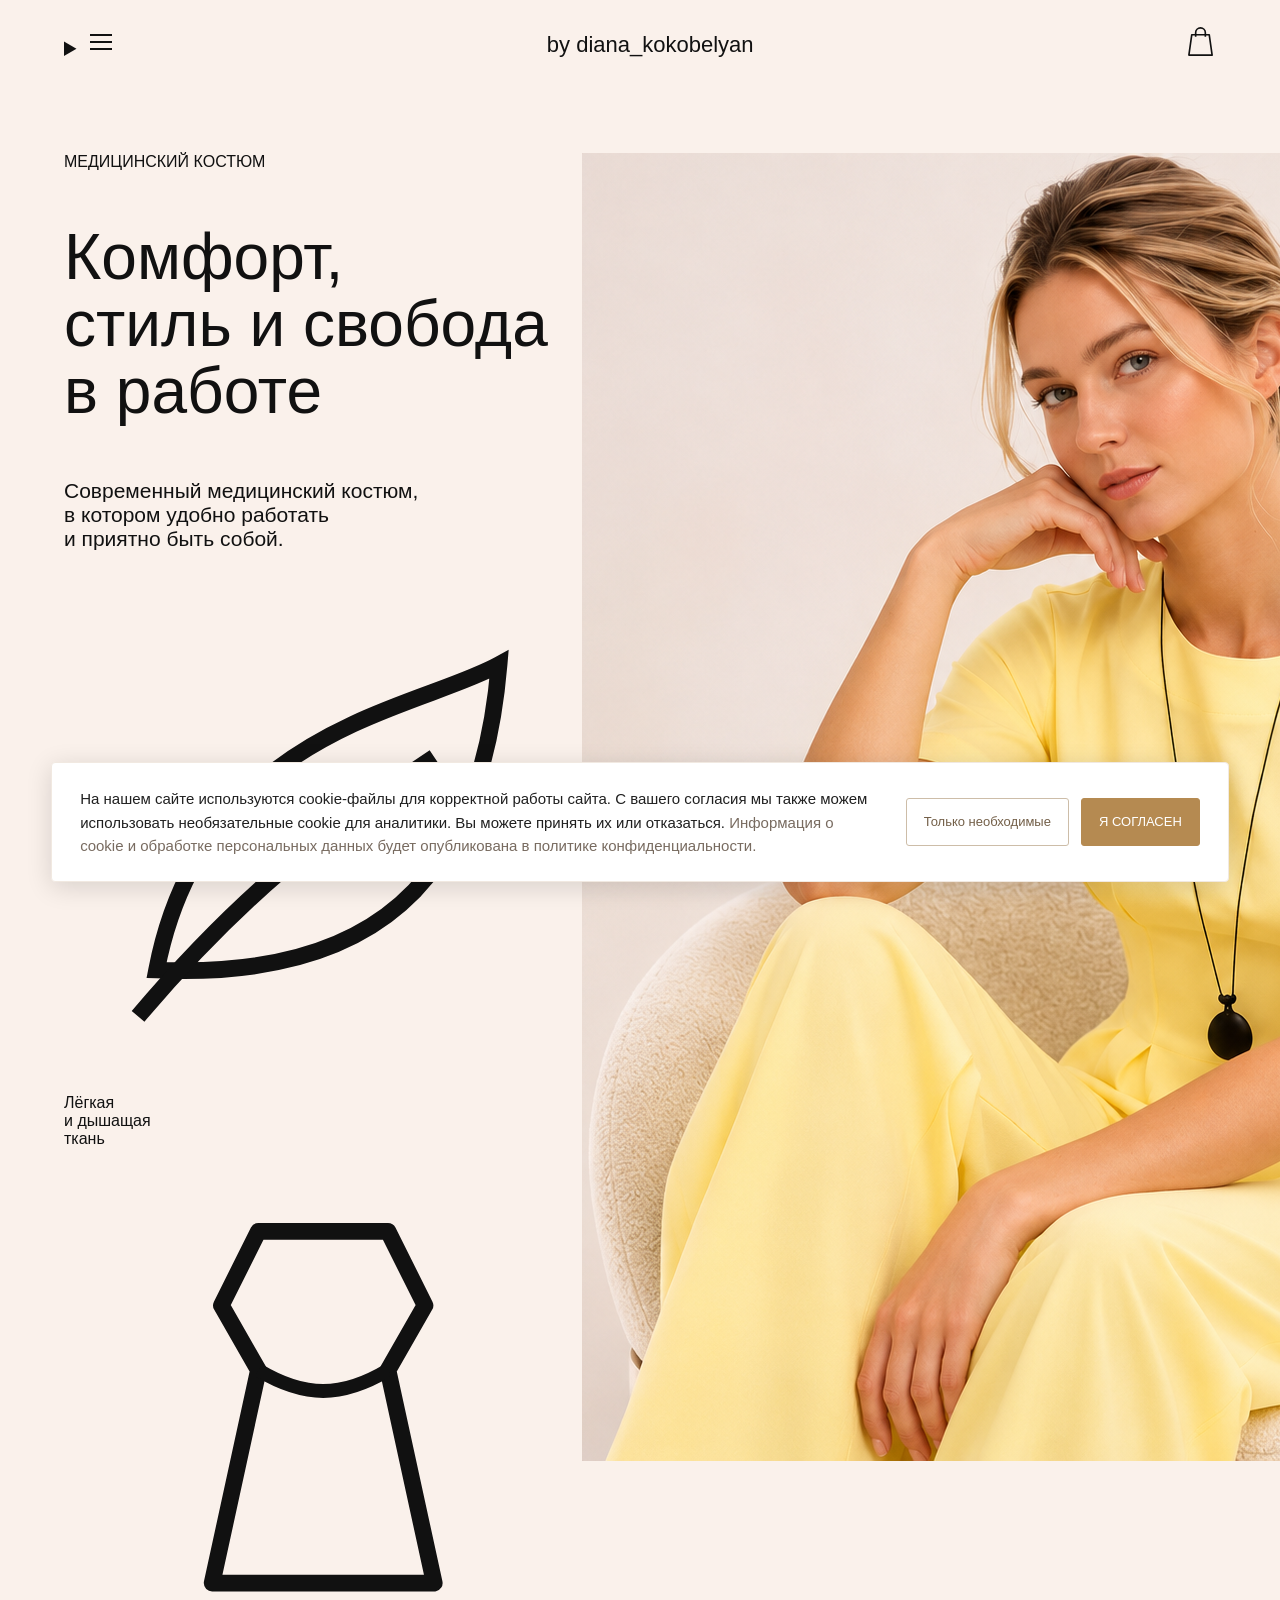
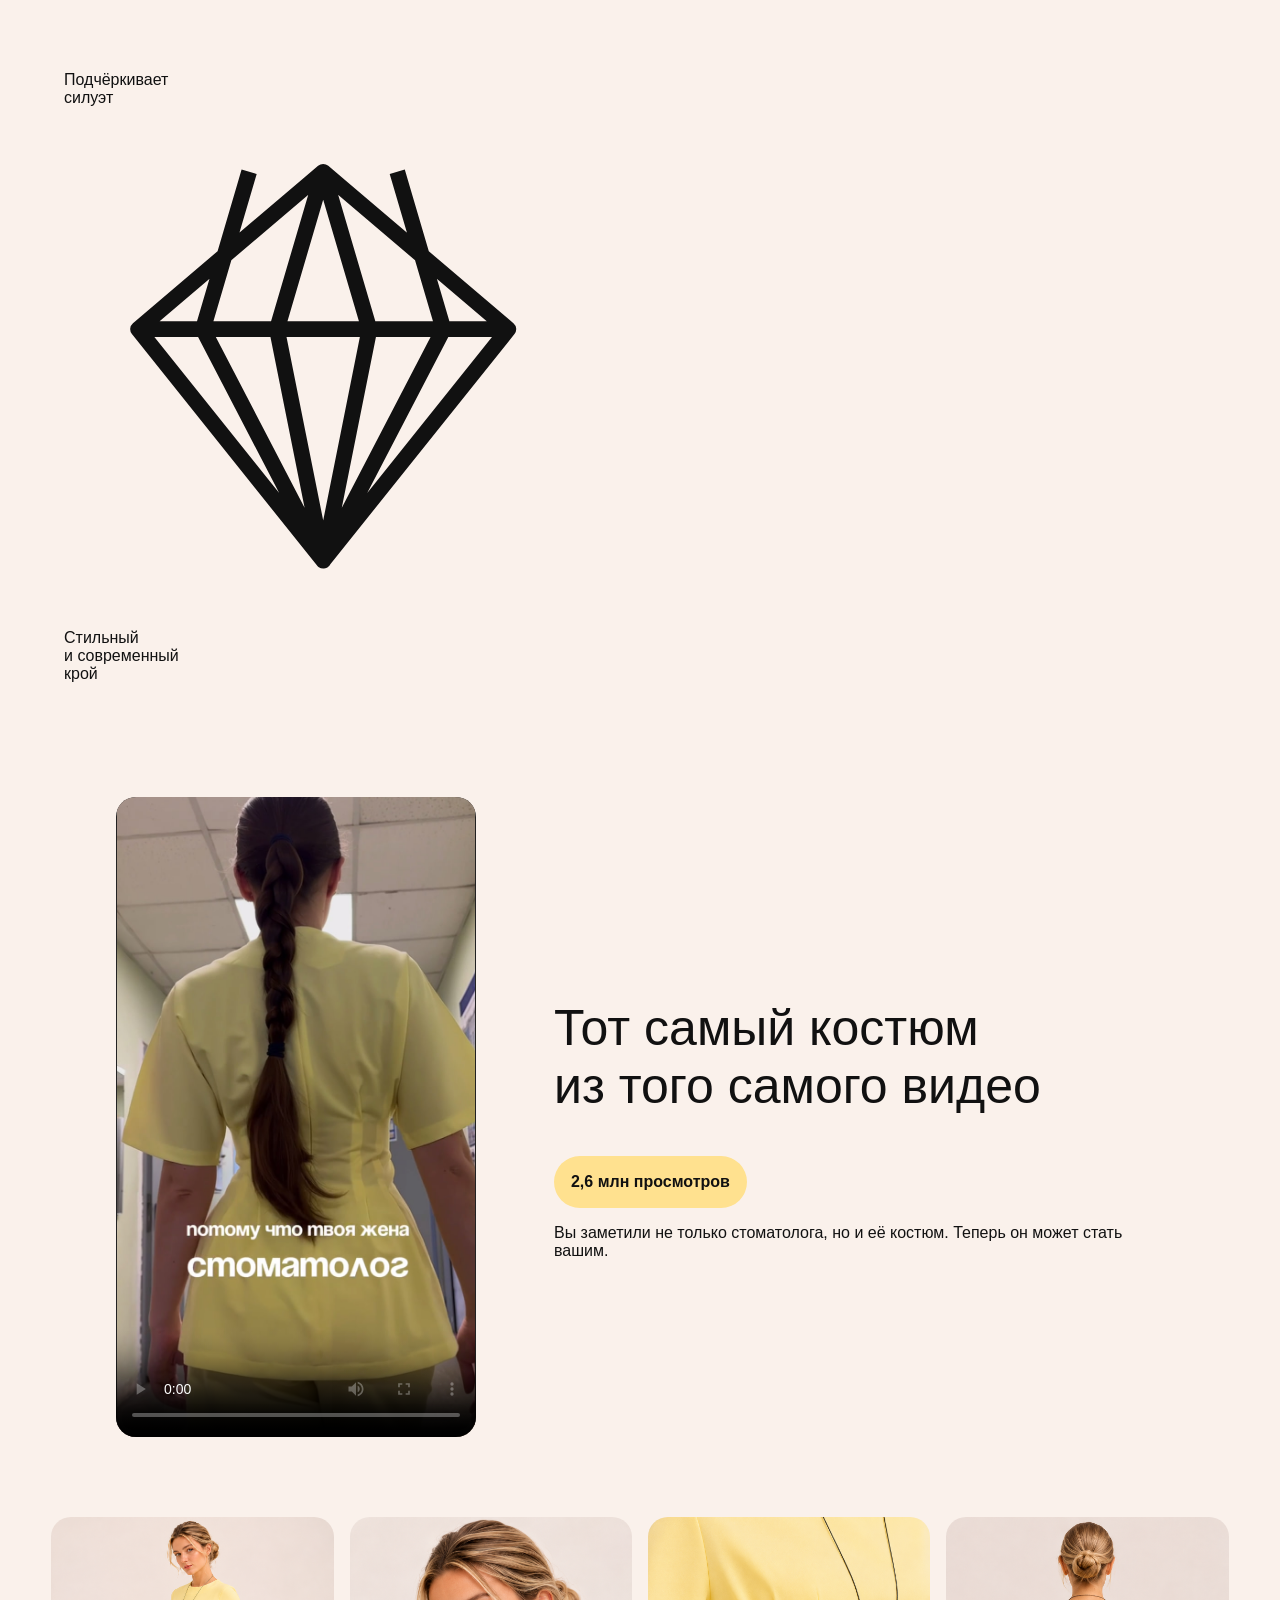
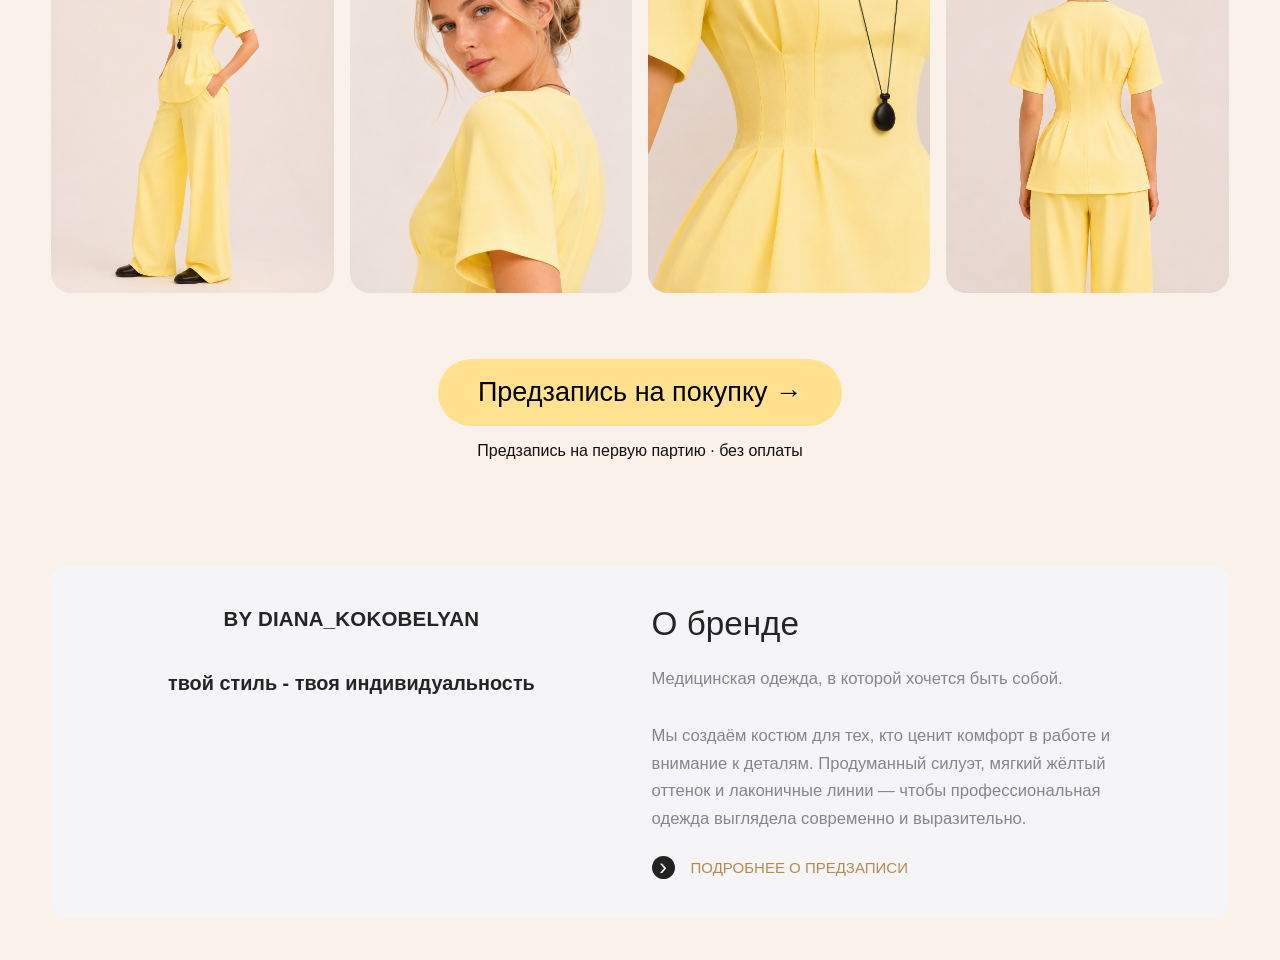
==== index.html @ 8c20df72 "Recreate reference hero with centered branding and illustrated benefits" ====
<!doctype html><html lang="ru"><head><meta charset="utf-8"><meta name="viewport" content="width=device-width, initial-scale=1"><title>Медицинский костюм — by diana_kokobelyan</title><link rel="preconnect" href="https://fonts.googleapis.com"><link rel="preconnect" href="https://fonts.gstatic.com" crossorigin><link href="https://fonts.googleapis.com/css2?family=Montserrat:wght@400;500;600;700&display=swap" rel="stylesheet"><link rel="stylesheet" href="style.css?v=hero-20261125"></head><body><header class="site-header"><details class="site-menu"><summary aria-label="Открыть меню"><svg viewBox="0 0 28 28" width="28" height="28" aria-hidden="true"><path d="M3 7h22M3 14h22M3 21h22" stroke="currentColor" stroke-width="1.8" fill="none"/></svg></summary><nav aria-label="Разделы сайта"><a href="#story">История костюма</a><a href="#looks">Галерея</a><a href="#about">О бренде</a><a href="#order">Предзапись</a></nav></details><a class="site-logo" href="#top">by diana_kokobelyan</a><a class="site-bag" href="#order" aria-label="Перейти к предзаписи"><svg viewBox="0 0 32 36" width="31" height="35" aria-hidden="true"><path d="M7 11h18l3 21H4L7 11Z" stroke="currentColor" stroke-width="1.7" fill="none" stroke-linejoin="round"/><path d="M11 13V9a5 5 0 0 1 10 0v4" stroke="currentColor" stroke-width="1.7" fill="none"/></svg></a></header><main id="top"><section class="hero" aria-labelledby="hero-title"><div class="hero-copy"><div class="hero-eyebrow">МЕДИЦИНСКИЙ КОСТЮМ</div><span class="hero-rule" aria-hidden="true"></span><h1 id="hero-title">Комфорт,<br>стиль и свобода<br>в работе</h1><span class="hero-rule hero-rule--bottom" aria-hidden="true"></span><p>Современный медицинский костюм,<br>в котором удобно работать<br>и приятно быть собой.</p><div class="hero-benefits"><div class="hero-benefit"><span class="hero-benefit__icon"><svg viewBox="0 0 56 56" aria-hidden="true"><path d="M10 43C15 17 38 15 47 10c-2 24-14 34-37 33Z" fill="none" stroke="currentColor" stroke-width="1.8"/><path d="M8 48c11-13 20-20 32-28" fill="none" stroke="currentColor" stroke-width="1.8"/></svg></span><span>Лёгкая<br>и дышащая<br>ткань</span></div><div class="hero-benefit"><span class="hero-benefit__icon"><svg viewBox="0 0 56 56" aria-hidden="true"><path d="M21 9h14l4 8-4 7 5 23H16l5-23-4-7 4-8Z" fill="none" stroke="currentColor" stroke-width="1.8" stroke-linejoin="round"/><path d="M21 24c5 3 9 3 14 0" fill="none" stroke="currentColor" stroke-width="1.5"/></svg></span><span>Подчёркивает<br>силуэт</span></div><div class="hero-benefit"><span class="hero-benefit__icon"><svg viewBox="0 0 56 56" aria-hidden="true"><path d="m28 7 20 17-20 25L8 24 28 7ZM8 24h40M20 7l-5 17 13 25 13-25-5-17M28 7l-5 17 5 25 5-25-5-17" fill="none" stroke="currentColor" stroke-width="1.7" stroke-linejoin="round"/></svg></span><span>Стильный<br>и современный<br>крой</span></div></div></div><div class="hero-photo"><img src="assets/hero.jpg?v=93302fce" alt="Модель в жёлтом медицинском костюме сидит в светлом кресле" fetchpriority="high"></div></section><section id="story"><video src="assets/video.mp4" poster="assets/poster.jpg?v=155d0828" controls playsinline preload="metadata"></video><div><h2>Тот самый костюм<br>из того самого видео</h2><strong>2,6 млн просмотров</strong><p>Вы заметили не только стоматолога, но и её костюм. Теперь он может стать вашим.</p></div></section><section class="gallery" id="looks"><img src="assets/look1.jpg?v=66c639a8"><img src="assets/look2.jpg?v=943f519e"><img src="assets/look3.jpg?v=ac76f770"><img src="assets/look4.jpg?v=ca0c8ed4"></section><section id="order"><button id="orderButton">Предзапись на покупку →</button><p>Предзапись на первую партию · без оплаты</p></section><section class="about-brand" id="about" aria-labelledby="about-title"><div class="about-brand__statement"><span class="about-brand__name">BY DIANA_KOKOBELYAN</span><p>твой стиль - твоя индивидуальность</p></div><div class="about-brand__content"><h2 id="about-title">О бренде</h2><p class="about-brand__intro">Медицинская одежда, в которой хочется быть собой.</p><p>Мы создаём костюм для тех, кто ценит комфорт в работе и внимание к деталям. Продуманный силуэт, мягкий жёлтый оттенок и лаконичные линии — чтобы профессиональная одежда выглядела современно и выразительно.</p><a class="about-brand__link" href="#order"><span aria-hidden="true" class="about-brand__arrow">›</span> ПОДРОБНЕЕ О ПРЕДЗАПИСИ</a></div></section></main><dialog id="dialog"><form method="dialog"><button>×</button></form><h2>Будьте в числе первых</h2><p>Оставьте заявку, чтобы узнать о старте продаж.</p><form id="form"><label>Имя<input name="name" required></label><label>Телефон или Telegram<input name="contact" required></label><label>Размер<select name="size"><option>Пока не знаю</option><option>XS</option><option>S</option><option>M</option><option>L</option><option>XL</option></select></label><label class="consent"><input type="checkbox" name="consent" required value="yes"> Согласен(на) на обработку моих контактных данных для связи по предзаписи. Перед запуском необходимо разместить политику обработки персональных данных.</label><button type="submit">Оставить заявку</button><output id="status"></output></form></dialog><aside id="cookieBanner" class="cookie-banner" aria-label="Настройки cookie" hidden><div class="cookie-banner__text">На нашем сайте используются cookie-файлы для корректной работы сайта. С вашего согласия мы также можем использовать необязательные cookie для аналитики. Вы можете принять их или отказаться. <span class="cookie-banner__note">Информация о cookie и обработке персональных данных будет опубликована в политике конфиденциальности.</span></div><div class="cookie-banner__actions"><button id="cookieReject" type="button" class="cookie-banner__reject">Только необходимые</button><button id="cookieAccept" type="button" class="cookie-banner__accept">Я СОГЛАСЕН</button></div></aside><script src="script.js"></script></body></html>
---- style.css ----
*{box-sizing:border-box}body{margin:0;background:#faf1eb;color:#111;font-family:Arial,sans-serif}header{display:flex;justify-content:space-between;align-items:center;padding:24px 5%;font-size:22px}a{text-decoration:none;color:inherit}.hero{min-height:650px;display:grid;grid-template-columns:45% 55%;padding:5%}.hero h1{font-size:clamp(35px,5vw,76px);font-weight:400;line-height:1.05}.hero p{font-size:21px}.hero ul{padding-left:20px;line-height:2}.photo img{width:100%;height:650px;object-fit:cover;border-radius:18px}#story{display:grid;grid-template-columns:minmax(0,36%) minmax(0,1fr);align-items:center;gap:6%;padding:50px 8%}#story video{display:block;width:100%;max-width:360px;aspect-ratio:9/16;height:auto;object-fit:contain;margin:0 auto;border-radius:20px;background:#222}#story h2{font-size:clamp(28px,4vw,50px);font-weight:400}#story strong{display:inline-block;background:#ffe18f;padding:17px;border-radius:30px}.gallery{display:grid;grid-template-columns:repeat(4,1fr);gap:16px;padding:30px 4%}.gallery img{width:100%;aspect-ratio:3/4;object-fit:cover;border-radius:20px}#order{text-align:center;padding:36px 20px 80px}#order button,form button[type=submit]{background:#ffe18f;border:0;border-radius:40px;padding:18px 40px;font-size:27px;cursor:pointer}dialog{border:0;border-radius:20px;max-width:440px;width:90%;padding:30px;background:#fff8f0}dialog::backdrop{background:#0008}dialog form{display:grid;gap:16px}dialog label{display:grid;gap:8px}dialog input,dialog select{padding:12px;border:1px solid #ddd;border-radius:8px}dialog form[method=dialog]{display:block;text-align:right}dialog form[method=dialog] button{border:0;background:none;font-size:22px;cursor:pointer}@media(max-width:740px){.hero,#story{grid-template-columns:1fr}.hero{padding:20px}.photo img{height:auto}#story{padding:25px}#story video{max-width:320px}.gallery{grid-template-columns:repeat(2,1fr)}header{font-size:16px}}
/* Cookie consent banner */
.cookie-banner[hidden]{display:none!important}.cookie-banner{position:fixed;z-index:1000;left:clamp(12px,4vw,64px);right:clamp(12px,4vw,64px);bottom:18px;display:flex;align-items:center;justify-content:space-between;gap:30px;padding:24px 28px;background:#fff;color:#202020;box-shadow:0 5px 26px rgba(0,0,0,.14);border:1px solid #f1e9e1;border-radius:4px;font-size:15px;line-height:1.55}.cookie-banner__text{flex:1;max-width:1000px}.cookie-banner__note{color:#786b60}.cookie-banner__actions{display:flex;align-items:center;gap:12px;flex-shrink:0}.cookie-banner__actions button{font:inherit;font-size:13px;cursor:pointer;padding:13px 17px;border-radius:3px;white-space:nowrap}.cookie-banner__accept{background:#b58a51;color:#fff;border:1px solid #b58a51}.cookie-banner__reject{background:#fff;color:#735f48;border:1px solid #cdbda8}.cookie-banner__actions button:focus-visible{outline:3px solid #59401f;outline-offset:3px}@media(max-width:740px){.cookie-banner{left:12px;right:12px;bottom:12px;display:block;padding:18px;font-size:13px}.cookie-banner__actions{margin-top:14px;flex-wrap:wrap}.cookie-banner__actions button{flex:1;font-size:12px;padding:12px 10px}}

/* Editorial brand introduction */
.about-brand{display:grid;grid-template-columns:1fr 1.12fr;gap:clamp(32px,7vw,110px);align-items:start;background:#f5f4f6;padding:clamp(48px,6vw,100px) clamp(24px,9vw,160px);color:#242424}.about-brand__statement{text-align:center;display:flex;flex-direction:column;align-items:center;gap:clamp(35px,5vw,70px);font-size:clamp(16px,1.55vw,24px);font-weight:800;line-height:1.4}.about-brand__name{font-size:clamp(18px,1.6vw,25px);font-weight:800;letter-spacing:.01em}.about-brand__statement p{margin:0}.about-brand__content h2{font-size:clamp(27px,2.6vw,39px);font-weight:400;margin:0 0 48px}.about-brand__content p{font-size:clamp(16px,1.3vw,21px);line-height:1.65;color:#88858a;margin:0 0 28px}.about-brand__content .about-brand__intro{margin-bottom:30px}.about-brand__link{display:inline-flex;align-items:center;gap:16px;margin-top:22px;font-size:15px;color:#b58a51;text-decoration:none}.about-brand__link:hover{text-decoration:underline}.about-brand__arrow{display:inline-grid;place-items:center;width:23px;height:23px;border-radius:50%;background:#222;color:#fff;font-size:23px;line-height:1}.about-brand__link:focus-visible{outline:2px solid #b58a51;outline-offset:5px}@media(max-width:740px){.about-brand{grid-template-columns:1fr;gap:48px;padding:52px 24px}.about-brand__statement{gap:20px;font-size:17px}.about-brand__content h2{margin-bottom:25px}.about-brand__content p{font-size:16px}}

/* Restore compact rounded brand panel shown in reference */
.about-brand{margin:10px clamp(14px,4vw,54px) 42px;border-radius:15px;padding:clamp(30px,3vw,46px) clamp(24px,6vw,90px);gap:clamp(26px,6vw,90px)}.about-brand__statement{gap:36px}.about-brand__content h2{margin-bottom:22px}.about-brand__content p{margin-bottom:18px}.about-brand__link{margin-top:6px}@media(max-width:740px){.about-brand{margin:10px 14px 32px;padding:32px 22px}.about-brand__statement{gap:22px}}
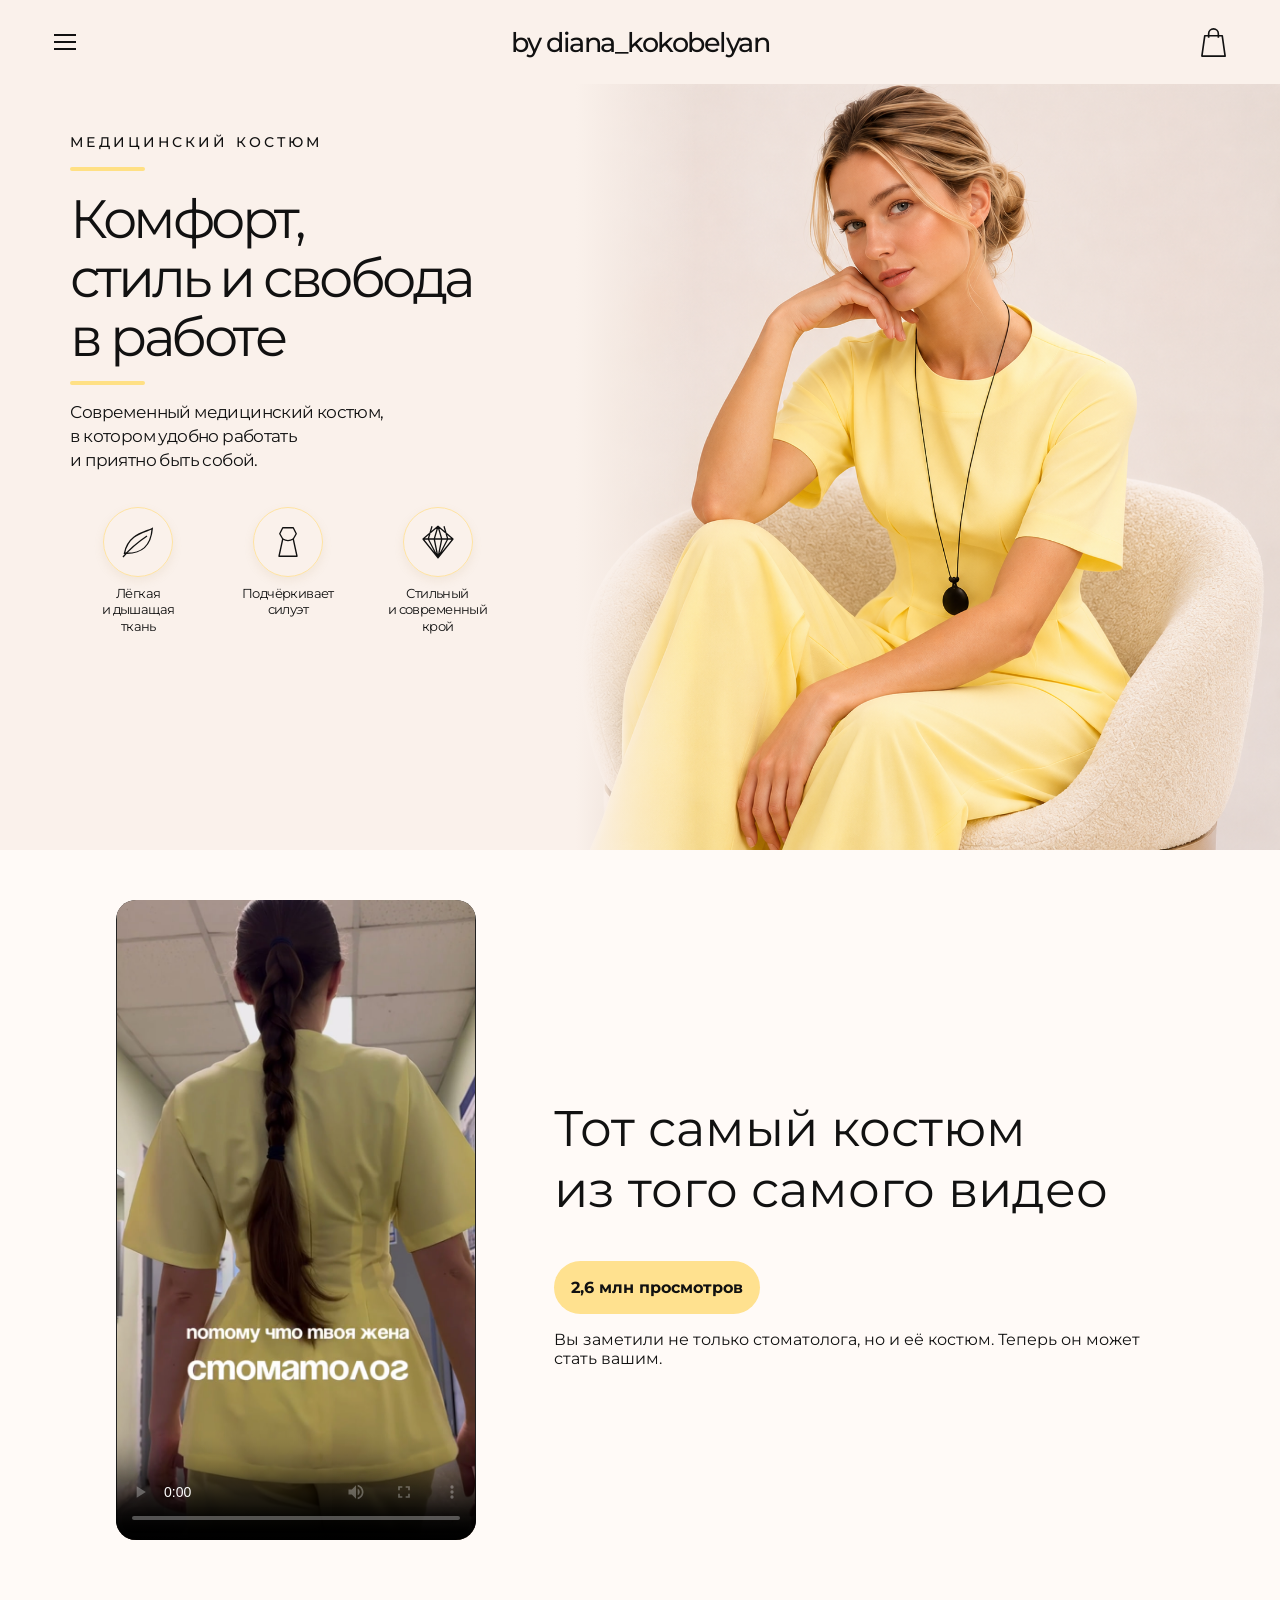
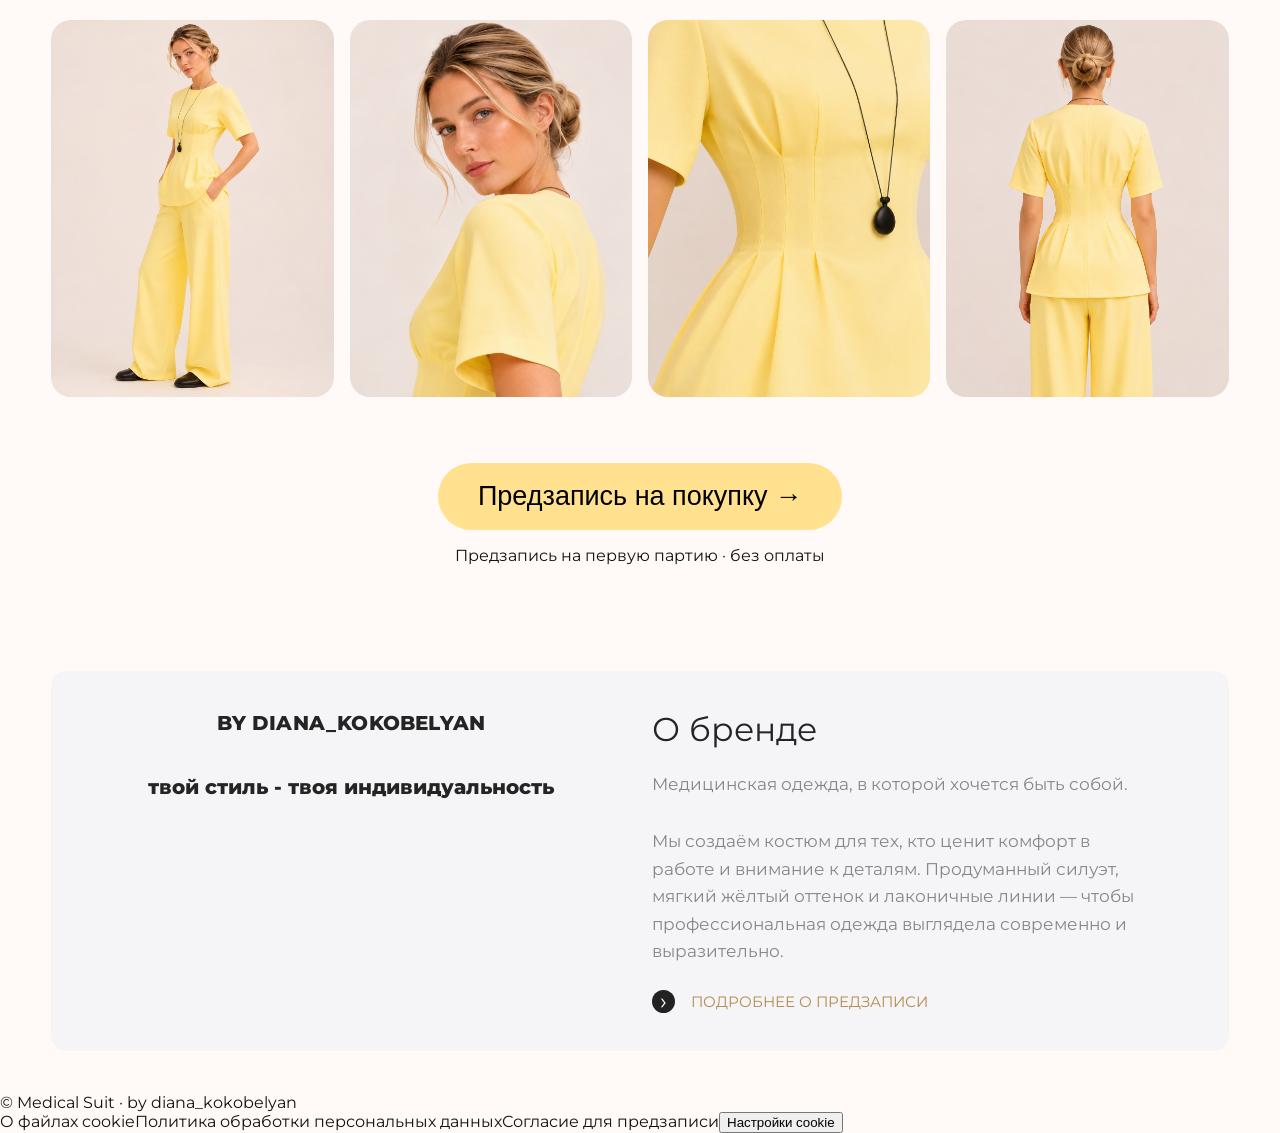
==== commit cd992e9c: "Add clickable privacy and cookie notices and separate consent links" ====
--- a/index.html
+++ b/index.html
@@ -1 +1 @@
-<!doctype html><html lang="ru"><head><meta charset="utf-8"><meta name="viewport" content="width=device-width, initial-scale=1"><title>Медицинский костюм — by diana_kokobelyan</title><link rel="preconnect" href="https://fonts.googleapis.com"><link rel="preconnect" href="https://fonts.gstatic.com" crossorigin><link href="https://fonts.googleapis.com/css2?family=Montserrat:wght@400;500;600;700&display=swap" rel="stylesheet"><link rel="stylesheet" href="style.css?v=hero-20261125"></head><body><header class="site-header"><details class="site-menu"><summary aria-label="Открыть меню"><svg viewBox="0 0 28 28" width="28" height="28" aria-hidden="true"><path d="M3 7h22M3 14h22M3 21h22" stroke="currentColor" stroke-width="1.8" fill="none"/></svg></summary><nav aria-label="Разделы сайта"><a href="#story">История костюма</a><a href="#looks">Галерея</a><a href="#about">О бренде</a><a href="#order">Предзапись</a></nav></details><a class="site-logo" href="#top">by diana_kokobelyan</a><a class="site-bag" href="#order" aria-label="Перейти к предзаписи"><svg viewBox="0 0 32 36" width="31" height="35" aria-hidden="true"><path d="M7 11h18l3 21H4L7 11Z" stroke="currentColor" stroke-width="1.7" fill="none" stroke-linejoin="round"/><path d="M11 13V9a5 5 0 0 1 10 0v4" stroke="currentColor" stroke-width="1.7" fill="none"/></svg></a></header><main id="top"><section class="hero" aria-labelledby="hero-title"><div class="hero-copy"><div class="hero-eyebrow">МЕДИЦИНСКИЙ КОСТЮМ</div><span class="hero-rule" aria-hidden="true"></span><h1 id="hero-title">Комфорт,<br>стиль и свобода<br>в работе</h1><span class="hero-rule hero-rule--bottom" aria-hidden="true"></span><p>Современный медицинский костюм,<br>в котором удобно работать<br>и приятно быть собой.</p><div class="hero-benefits"><div class="hero-benefit"><span class="hero-benefit__icon"><svg viewBox="0 0 56 56" aria-hidden="true"><path d="M10 43C15 17 38 15 47 10c-2 24-14 34-37 33Z" fill="none" stroke="currentColor" stroke-width="1.8"/><path d="M8 48c11-13 20-20 32-28" fill="none" stroke="currentColor" stroke-width="1.8"/></svg></span><span>Лёгкая<br>и дышащая<br>ткань</span></div><div class="hero-benefit"><span class="hero-benefit__icon"><svg viewBox="0 0 56 56" aria-hidden="true"><path d="M21 9h14l4 8-4 7 5 23H16l5-23-4-7 4-8Z" fill="none" stroke="currentColor" stroke-width="1.8" stroke-linejoin="round"/><path d="M21 24c5 3 9 3 14 0" fill="none" stroke="currentColor" stroke-width="1.5"/></svg></span><span>Подчёркивает<br>силуэт</span></div><div class="hero-benefit"><span class="hero-benefit__icon"><svg viewBox="0 0 56 56" aria-hidden="true"><path d="m28 7 20 17-20 25L8 24 28 7ZM8 24h40M20 7l-5 17 13 25 13-25-5-17M28 7l-5 17 5 25 5-25-5-17" fill="none" stroke="currentColor" stroke-width="1.7" stroke-linejoin="round"/></svg></span><span>Стильный<br>и современный<br>крой</span></div></div></div><div class="hero-photo"><img src="assets/hero.jpg?v=93302fce" alt="Модель в жёлтом медицинском костюме сидит в светлом кресле" fetchpriority="high"></div></section><section id="story"><video src="assets/video.mp4" poster="assets/poster.jpg?v=155d0828" controls playsinline preload="metadata"></video><div><h2>Тот самый костюм<br>из того самого видео</h2><strong>2,6 млн просмотров</strong><p>Вы заметили не только стоматолога, но и её костюм. Теперь он может стать вашим.</p></div></section><section class="gallery" id="looks"><img src="assets/look1.jpg?v=66c639a8"><img src="assets/look2.jpg?v=943f519e"><img src="assets/look3.jpg?v=ac76f770"><img src="assets/look4.jpg?v=ca0c8ed4"></section><section id="order"><button id="orderButton">Предзапись на покупку →</button><p>Предзапись на первую партию · без оплаты</p></section><section class="about-brand" id="about" aria-labelledby="about-title"><div class="about-brand__statement"><span class="about-brand__name">BY DIANA_KOKOBELYAN</span><p>твой стиль - твоя индивидуальность</p></div><div class="about-brand__content"><h2 id="about-title">О бренде</h2><p class="about-brand__intro">Медицинская одежда, в которой хочется быть собой.</p><p>Мы создаём костюм для тех, кто ценит комфорт в работе и внимание к деталям. Продуманный силуэт, мягкий жёлтый оттенок и лаконичные линии — чтобы профессиональная одежда выглядела современно и выразительно.</p><a class="about-brand__link" href="#order"><span aria-hidden="true" class="about-brand__arrow">›</span> ПОДРОБНЕЕ О ПРЕДЗАПИСИ</a></div></section></main><dialog id="dialog"><form method="dialog"><button>×</button></form><h2>Будьте в числе первых</h2><p>Оставьте заявку, чтобы узнать о старте продаж.</p><form id="form"><label>Имя<input name="name" required></label><label>Телефон или Telegram<input name="contact" required></label><label>Размер<select name="size"><option>Пока не знаю</option><option>XS</option><option>S</option><option>M</option><option>L</option><option>XL</option></select></label><label class="consent"><input type="checkbox" name="consent" required value="yes"> Согласен(на) на обработку моих контактных данных для связи по предзаписи. Перед запуском необходимо разместить политику обработки персональных данных.</label><button type="submit">Оставить заявку</button><output id="status"></output></form></dialog><aside id="cookieBanner" class="cookie-banner" aria-label="Настройки cookie" hidden><div class="cookie-banner__text">На нашем сайте используются cookie-файлы для корректной работы сайта. С вашего согласия мы также можем использовать необязательные cookie для аналитики. Вы можете принять их или отказаться. <span class="cookie-banner__note">Информация о cookie и обработке персональных данных будет опубликована в политике конфиденциальности.</span></div><div class="cookie-banner__actions"><button id="cookieReject" type="button" class="cookie-banner__reject">Только необходимые</button><button id="cookieAccept" type="button" class="cookie-banner__accept">Я СОГЛАСЕН</button></div></aside><script src="script.js"></script></body></html>+<!doctype html><html lang="ru"><head><meta charset="utf-8"><meta name="viewport" content="width=device-width, initial-scale=1"><title>Медицинский костюм — by diana_kokobelyan</title><link rel="preconnect" href="https://fonts.googleapis.com"><link rel="preconnect" href="https://fonts.gstatic.com" crossorigin><link href="https://fonts.googleapis.com/css2?family=Montserrat:wght@400;500;600;700&display=swap" rel="stylesheet"><link rel="stylesheet" href="style.css?v=hero-20261125"></head><body><header class="site-header"><details class="site-menu"><summary aria-label="Открыть меню"><svg viewBox="0 0 28 28" width="28" height="28" aria-hidden="true"><path d="M3 7h22M3 14h22M3 21h22" stroke="currentColor" stroke-width="1.8" fill="none"/></svg></summary><nav aria-label="Разделы сайта"><a href="#story">История костюма</a><a href="#looks">Галерея</a><a href="#about">О бренде</a><a href="#order">Предзапись</a></nav></details><a class="site-logo" href="#top">by diana_kokobelyan</a><a class="site-bag" href="#order" aria-label="Перейти к предзаписи"><svg viewBox="0 0 32 36" width="31" height="35" aria-hidden="true"><path d="M7 11h18l3 21H4L7 11Z" stroke="currentColor" stroke-width="1.7" fill="none" stroke-linejoin="round"/><path d="M11 13V9a5 5 0 0 1 10 0v4" stroke="currentColor" stroke-width="1.7" fill="none"/></svg></a></header><main id="top"><section class="hero" aria-labelledby="hero-title"><div class="hero-copy"><div class="hero-eyebrow">МЕДИЦИНСКИЙ КОСТЮМ</div><span class="hero-rule" aria-hidden="true"></span><h1 id="hero-title">Комфорт,<br>стиль и свобода<br>в работе</h1><span class="hero-rule hero-rule--bottom" aria-hidden="true"></span><p>Современный медицинский костюм,<br>в котором удобно работать<br>и приятно быть собой.</p><div class="hero-benefits"><div class="hero-benefit"><span class="hero-benefit__icon"><svg viewBox="0 0 56 56" aria-hidden="true"><path d="M10 43C15 17 38 15 47 10c-2 24-14 34-37 33Z" fill="none" stroke="currentColor" stroke-width="1.8"/><path d="M8 48c11-13 20-20 32-28" fill="none" stroke="currentColor" stroke-width="1.8"/></svg></span><span>Лёгкая<br>и дышащая<br>ткань</span></div><div class="hero-benefit"><span class="hero-benefit__icon"><svg viewBox="0 0 56 56" aria-hidden="true"><path d="M21 9h14l4 8-4 7 5 23H16l5-23-4-7 4-8Z" fill="none" stroke="currentColor" stroke-width="1.8" stroke-linejoin="round"/><path d="M21 24c5 3 9 3 14 0" fill="none" stroke="currentColor" stroke-width="1.5"/></svg></span><span>Подчёркивает<br>силуэт</span></div><div class="hero-benefit"><span class="hero-benefit__icon"><svg viewBox="0 0 56 56" aria-hidden="true"><path d="m28 7 20 17-20 25L8 24 28 7ZM8 24h40M20 7l-5 17 13 25 13-25-5-17M28 7l-5 17 5 25 5-25-5-17" fill="none" stroke="currentColor" stroke-width="1.7" stroke-linejoin="round"/></svg></span><span>Стильный<br>и современный<br>крой</span></div></div></div><div class="hero-photo"><img src="assets/hero.jpg?v=93302fce" alt="Модель в жёлтом медицинском костюме сидит в светлом кресле" fetchpriority="high"></div></section><section id="story"><video src="assets/video.mp4" poster="assets/poster.jpg?v=155d0828" controls playsinline preload="metadata"></video><div><h2>Тот самый костюм<br>из того самого видео</h2><strong>2,6 млн просмотров</strong><p>Вы заметили не только стоматолога, но и её костюм. Теперь он может стать вашим.</p></div></section><section class="gallery" id="looks"><img src="assets/look1.jpg?v=66c639a8"><img src="assets/look2.jpg?v=943f519e"><img src="assets/look3.jpg?v=ac76f770"><img src="assets/look4.jpg?v=ca0c8ed4"></section><section id="order"><button id="orderButton">Предзапись на покупку →</button><p>Предзапись на первую партию · без оплаты</p></section><section class="about-brand" id="about" aria-labelledby="about-title"><div class="about-brand__statement"><span class="about-brand__name">BY DIANA_KOKOBELYAN</span><p>твой стиль - твоя индивидуальность</p></div><div class="about-brand__content"><h2 id="about-title">О бренде</h2><p class="about-brand__intro">Медицинская одежда, в которой хочется быть собой.</p><p>Мы создаём костюм для тех, кто ценит комфорт в работе и внимание к деталям. Продуманный силуэт, мягкий жёлтый оттенок и лаконичные линии — чтобы профессиональная одежда выглядела современно и выразительно.</p><a class="about-brand__link" href="#order"><span aria-hidden="true" class="about-brand__arrow">›</span> ПОДРОБНЕЕ О ПРЕДЗАПИСИ</a></div></section></main><footer class="site-footer"><span>© Medical Suit · by diana_kokobelyan</span><nav aria-label="Правовая информация"><a href="cookies.html">О файлах cookie</a><a href="privacy.html">Политика обработки персональных данных</a><a href="consent.html">Согласие для предзаписи</a><button type="button" id="cookieSettings" class="footer-cookie-button">Настройки cookie</button></nav></footer><dialog id="dialog"><form method="dialog"><button>×</button></form><h2>Будьте в числе первых</h2><p>Оставьте заявку, чтобы узнать о старте продаж.</p><form id="form"><label>Имя<input name="name" required></label><label>Телефон или Telegram<input name="contact" required></label><label>Размер<select name="size"><option>Пока не знаю</option><option>XS</option><option>S</option><option>M</option><option>L</option><option>XL</option></select></label><div class="consent-group"><label class="consent"><input type="checkbox" name="consent" required value="yes"><span>Я даю согласие на обработку персональных данных для связи по предзаписи.</span></label><p class="consent-group__links">Прочитать <a href="consent.html" target="_blank" rel="noopener noreferrer">текст согласия</a> и <a<aside id="cookieBanner" class="cookie-banner" aria-label="Настройки cookie" hidden><div class="cookie-banner__text">На сайте Medical Suit сохраняется ваш выбор настроек в браузере. Необязательные аналитические cookie пока не используются. Контактные данные для предзаписи обрабатываются только при отдельном согласии в форме. Подробнее: <a href="cookies.html" target="_blank" rel="noopener noreferrer">о файлах cookie</a> и <a href="privacy.html" target="_blank" rel="noopener noreferrer">о персональных данных</a>.<span class="cookie-banner__note"> Кнопка «Я согласен» относится только к настройкам cookie, а не к отправке контактных данных.</span></div><div class="cookie-banner__actions"><button id="cookieReject" type="button" class="cookie-banner__reject">Только необходимые</button><button id="cookieAccept" type="button" class="cookie-banner__accept">Я СОГЛАСЕН</button></div></aside>tions"><button id="cookieReject" type="button" class="cookie-banner__reject">Только необходимые</button><button id="cookieAccept" type="button" class="cookie-banner__accept">Я СОГЛАСЕН</button></div></aside><script src="script.js"></script></body></html>
--- a/style.css
+++ b/style.css
@@ -7,3 +7,6 @@
 
 /* Restore compact rounded brand panel shown in reference */
 .about-brand{margin:10px clamp(14px,4vw,54px) 42px;border-radius:15px;padding:clamp(30px,3vw,46px) clamp(24px,6vw,90px);gap:clamp(26px,6vw,90px)}.about-brand__statement{gap:36px}.about-brand__content h2{margin-bottom:22px}.about-brand__content p{margin-bottom:18px}.about-brand__link{margin-top:6px}@media(max-width:740px){.about-brand{margin:10px 14px 32px;padding:32px 22px}.about-brand__statement{gap:22px}}
+
+/* Reference-inspired editorial hero (2026-11-25) */
+body{font-family:'Montserrat',Arial,sans-serif;background:#fffaf7}.site-header{height:84px;display:grid;grid-template-columns:1fr auto 1fr;align-items:center;padding:0 clamp(22px,4vw,56px);position:relative;z-index:5;background:#faf1eb;font-size:inherit}.site-logo{font-size:clamp(18px,2.3vw,27px);font-weight:500;letter-spacing:-.055em;white-space:nowrap}.site-bag{justify-self:end;display:inline-flex;align-items:center}.site-menu{justify-self:start;position:relative}.site-menu summary{display:flex;align-items:center;cursor:pointer;list-style:none}.site-menu summary::-webkit-details-marker{display:none}.site-menu nav{position:absolute;top:42px;left:0;min-width:210px;background:#fff;padding:16px;box-shadow:0 10px 32px #0002;border-radius:8px;display:grid;gap:14px;font-size:14px}.site-menu nav a:hover{text-decoration:underline}.hero{position:relative;display:grid;grid-template-columns:45% 55%;padding:0;min-height:660px;overflow:hidden;background:#faf1eb}.hero-copy{position:relative;z-index:2;padding:clamp(30px,3.8vw,56px) 0 48px clamp(26px,5.5vw,84px);max-width:690px}.hero-eyebrow{font-size:clamp(12px,1.1vw,16px);font-weight:500;letter-spacing:.22em;margin-bottom:16px}.hero-rule{display:block;width:75px;height:4px;background:#ffe084;border-radius:4px}.hero h1{font-size:clamp(38px,4.2vw,66px);font-weight:400;letter-spacing:-.065em;line-height:1.1;margin:18px 0 15px;white-space:nowrap}.hero-rule--bottom{margin-bottom:15px}.hero-copy>p{font-size:clamp(15px,1.35vw,20px);line-height:1.4;letter-spacing:-.035em;margin:0 0 34px}.hero-benefits{display:grid;grid-template-columns:repeat(3,minmax(0,1fr));gap:14px;max-width:435px}.hero-benefit{text-align:center;font-size:clamp(11px,1vw,14px);line-height:1.3;letter-spacing:-.045em}.hero-benefit__icon{width:70px;height:70px;display:grid;place-items:center;border:1.5px solid #ffe3a1;border-radius:50%;margin:0 auto 9px;box-shadow:0 4px 10px #bfa57e25}.hero-benefit__icon svg{width:42px;height:42px}.hero-photo{position:relative;min-width:0}.hero-photo img{display:block;width:100%;height:100%;min-height:660px;object-fit:cover;object-position:center 34%;border-radius:0}.hero-photo:before{content:'';position:absolute;inset:0 auto 0 0;width:17%;background:linear-gradient(90deg,#faf1eb,transparent);pointer-events:none}@media(max-width:850px){.hero{grid-template-columns:49% 51%;min-height:580px}.hero-copy{padding:38px 0 30px 25px}.hero h1{font-size:clamp(31px,4.6vw,46px)}.hero-photo img{min-height:580px}.hero-benefit__icon{width:58px;height:58px}.hero-benefit__icon svg{width:35px;height:35px}}@media(max-width:600px){.site-header{height:68px;padding:0 18px}.site-logo{font-size:clamp(15px,4vw,20px)}.site-bag svg{width:25px}.site-menu svg{width:24px}.hero{grid-template-columns:1fr;min-height:0}.hero-copy{padding:24px 22px 22px;max-width:none}.hero-eyebrow{font-size:11px}.hero h1{font-size:clamp(34px,8.4vw,48px);white-space:normal;letter-spacing:-.055em}.hero-copy>p{font-size:15px;margin-bottom:22px}.hero-benefits{max-width:400px;gap:8px}.hero-benefit{font-size:11px}.hero-benefit__icon{width:57px;height:57px}.hero-photo img{min-height:0;height:auto;max-height:540px;object-fit:cover;object-position:center 28%}.hero-photo:before{display:none}}
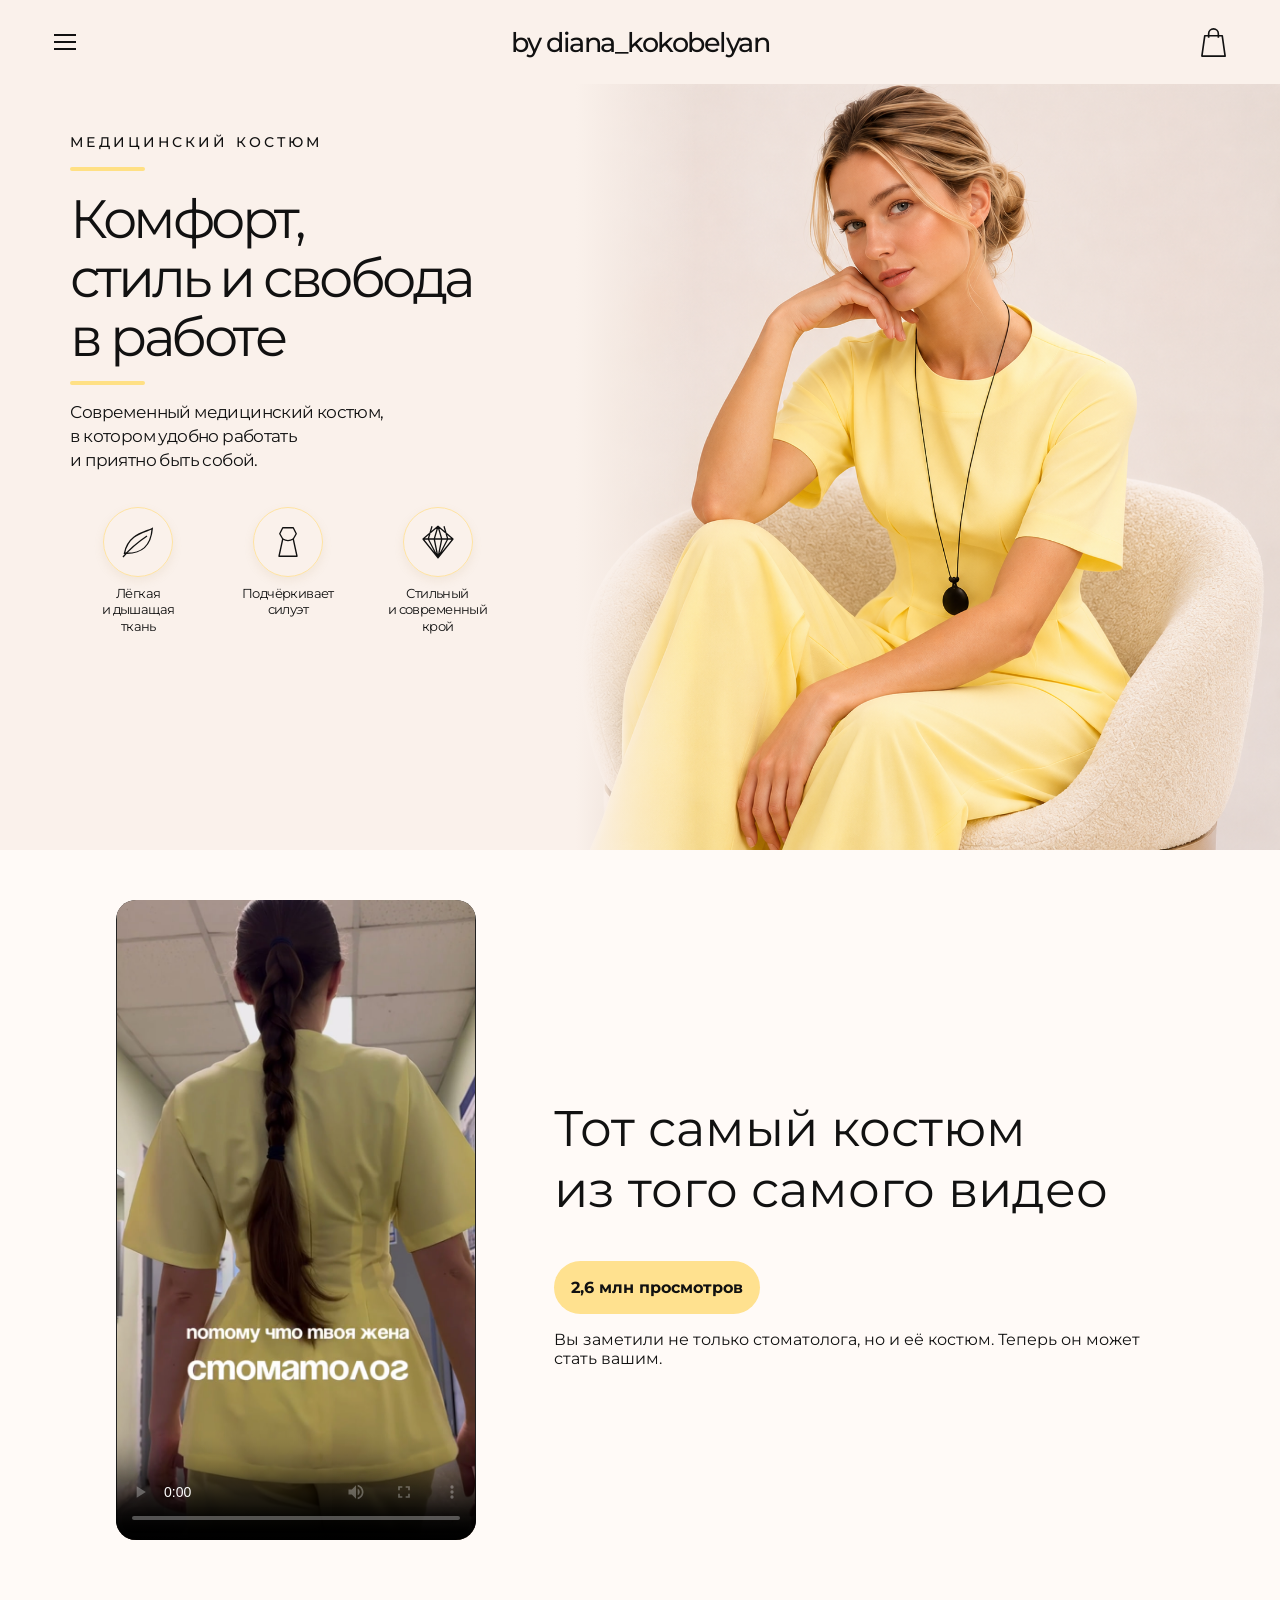
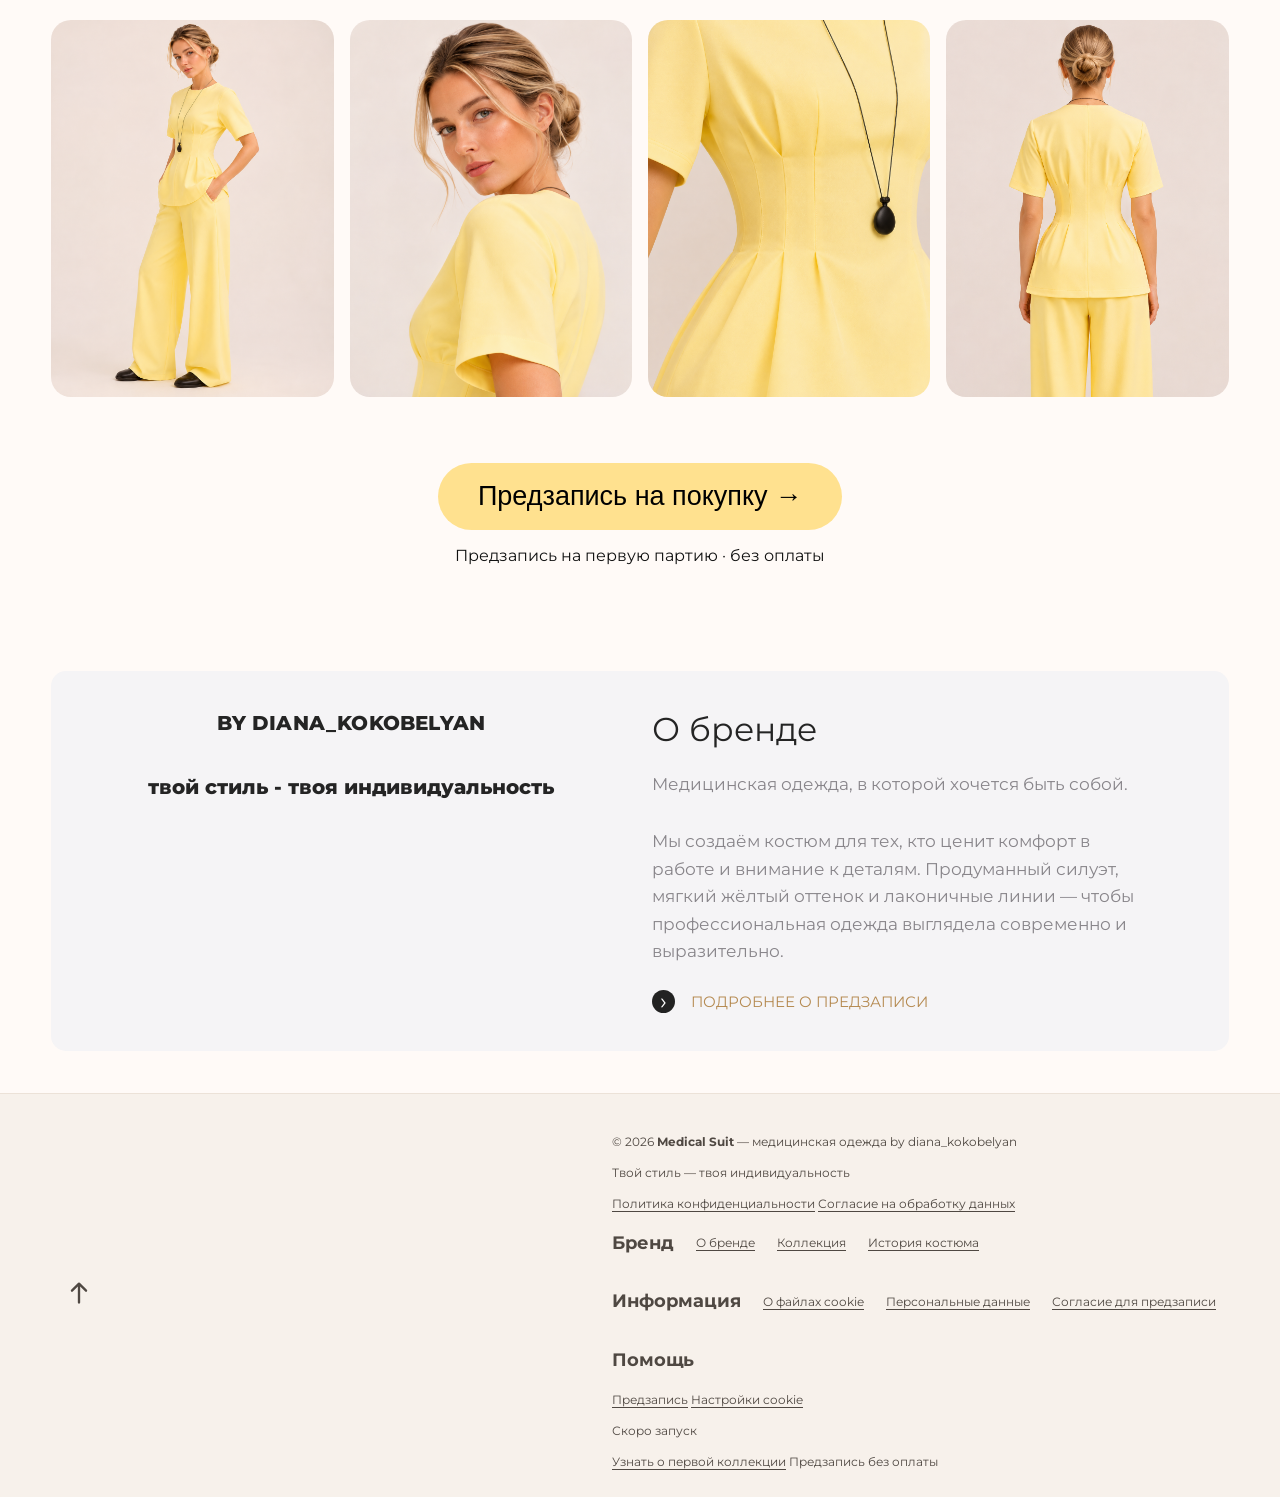
==== commit f360832d: "Build premium multi-column footer with back-to-top button" ====
--- a/index.html
+++ b/index.html
@@ -1 +1,37 @@
-<!doctype html><html lang="ru"><head><meta charset="utf-8"><meta name="viewport" content="width=device-width, initial-scale=1"><title>Медицинский костюм — by diana_kokobelyan</title><link rel="preconnect" href="https://fonts.googleapis.com"><link rel="preconnect" href="https://fonts.gstatic.com" crossorigin><link href="https://fonts.googleapis.com/css2?family=Montserrat:wght@400;500;600;700&display=swap" rel="stylesheet"><link rel="stylesheet" href="style.css?v=hero-20261125"></head><body><header class="site-header"><details class="site-menu"><summary aria-label="Открыть меню"><svg viewBox="0 0 28 28" width="28" height="28" aria-hidden="true"><path d="M3 7h22M3 14h22M3 21h22" stroke="currentColor" stroke-width="1.8" fill="none"/></svg></summary><nav aria-label="Разделы сайта"><a href="#story">История костюма</a><a href="#looks">Галерея</a><a href="#about">О бренде</a><a href="#order">Предзапись</a></nav></details><a class="site-logo" href="#top">by diana_kokobelyan</a><a class="site-bag" href="#order" aria-label="Перейти к предзаписи"><svg viewBox="0 0 32 36" width="31" height="35" aria-hidden="true"><path d="M7 11h18l3 21H4L7 11Z" stroke="currentColor" stroke-width="1.7" fill="none" stroke-linejoin="round"/><path d="M11 13V9a5 5 0 0 1 10 0v4" stroke="currentColor" stroke-width="1.7" fill="none"/></svg></a></header><main id="top"><section class="hero" aria-labelledby="hero-title"><div class="hero-copy"><div class="hero-eyebrow">МЕДИЦИНСКИЙ КОСТЮМ</div><span class="hero-rule" aria-hidden="true"></span><h1 id="hero-title">Комфорт,<br>стиль и свобода<br>в работе</h1><span class="hero-rule hero-rule--bottom" aria-hidden="true"></span><p>Современный медицинский костюм,<br>в котором удобно работать<br>и приятно быть собой.</p><div class="hero-benefits"><div class="hero-benefit"><span class="hero-benefit__icon"><svg viewBox="0 0 56 56" aria-hidden="true"><path d="M10 43C15 17 38 15 47 10c-2 24-14 34-37 33Z" fill="none" stroke="currentColor" stroke-width="1.8"/><path d="M8 48c11-13 20-20 32-28" fill="none" stroke="currentColor" stroke-width="1.8"/></svg></span><span>Лёгкая<br>и дышащая<br>ткань</span></div><div class="hero-benefit"><span class="hero-benefit__icon"><svg viewBox="0 0 56 56" aria-hidden="true"><path d="M21 9h14l4 8-4 7 5 23H16l5-23-4-7 4-8Z" fill="none" stroke="currentColor" stroke-width="1.8" stroke-linejoin="round"/><path d="M21 24c5 3 9 3 14 0" fill="none" stroke="currentColor" stroke-width="1.5"/></svg></span><span>Подчёркивает<br>силуэт</span></div><div class="hero-benefit"><span class="hero-benefit__icon"><svg viewBox="0 0 56 56" aria-hidden="true"><path d="m28 7 20 17-20 25L8 24 28 7ZM8 24h40M20 7l-5 17 13 25 13-25-5-17M28 7l-5 17 5 25 5-25-5-17" fill="none" stroke="currentColor" stroke-width="1.7" stroke-linejoin="round"/></svg></span><span>Стильный<br>и современный<br>крой</span></div></div></div><div class="hero-photo"><img src="assets/hero.jpg?v=93302fce" alt="Модель в жёлтом медицинском костюме сидит в светлом кресле" fetchpriority="high"></div></section><section id="story"><video src="assets/video.mp4" poster="assets/poster.jpg?v=155d0828" controls playsinline preload="metadata"></video><div><h2>Тот самый костюм<br>из того самого видео</h2><strong>2,6 млн просмотров</strong><p>Вы заметили не только стоматолога, но и её костюм. Теперь он может стать вашим.</p></div></section><section class="gallery" id="looks"><img src="assets/look1.jpg?v=66c639a8"><img src="assets/look2.jpg?v=943f519e"><img src="assets/look3.jpg?v=ac76f770"><img src="assets/look4.jpg?v=ca0c8ed4"></section><section id="order"><button id="orderButton">Предзапись на покупку →</button><p>Предзапись на первую партию · без оплаты</p></section><section class="about-brand" id="about" aria-labelledby="about-title"><div class="about-brand__statement"><span class="about-brand__name">BY DIANA_KOKOBELYAN</span><p>твой стиль - твоя индивидуальность</p></div><div class="about-brand__content"><h2 id="about-title">О бренде</h2><p class="about-brand__intro">Медицинская одежда, в которой хочется быть собой.</p><p>Мы создаём костюм для тех, кто ценит комфорт в работе и внимание к деталям. Продуманный силуэт, мягкий жёлтый оттенок и лаконичные линии — чтобы профессиональная одежда выглядела современно и выразительно.</p><a class="about-brand__link" href="#order"><span aria-hidden="true" class="about-brand__arrow">›</span> ПОДРОБНЕЕ О ПРЕДЗАПИСИ</a></div></section></main><footer class="site-footer"><span>© Medical Suit · by diana_kokobelyan</span><nav aria-label="Правовая информация"><a href="cookies.html">О файлах cookie</a><a href="privacy.html">Политика обработки персональных данных</a><a href="consent.html">Согласие для предзаписи</a><button type="button" id="cookieSettings" class="footer-cookie-button">Настройки cookie</button></nav></footer><dialog id="dialog"><form method="dialog"><button>×</button></form><h2>Будьте в числе первых</h2><p>Оставьте заявку, чтобы узнать о старте продаж.</p><form id="form"><label>Имя<input name="name" required></label><label>Телефон или Telegram<input name="contact" required></label><label>Размер<select name="size"><option>Пока не знаю</option><option>XS</option><option>S</option><option>M</option><option>L</option><option>XL</option></select></label><div class="consent-group"><label class="consent"><input type="checkbox" name="consent" required value="yes"><span>Я даю согласие на обработку персональных данных для связи по предзаписи.</span></label><p class="consent-group__links">Прочитать <a href="consent.html" target="_blank" rel="noopener noreferrer">текст согласия</a> и <a<aside id="cookieBanner" class="cookie-banner" aria-label="Настройки cookie" hidden><div class="cookie-banner__text">На сайте Medical Suit сохраняется ваш выбор настроек в браузере. Необязательные аналитические cookie пока не используются. Контактные данные для предзаписи обрабатываются только при отдельном согласии в форме. Подробнее: <a href="cookies.html" target="_blank" rel="noopener noreferrer">о файлах cookie</a> и <a href="privacy.html" target="_blank" rel="noopener noreferrer">о персональных данных</a>.<span class="cookie-banner__note"> Кнопка «Я согласен» относится только к настройкам cookie, а не к отправке контактных данных.</span></div><div class="cookie-banner__actions"><button id="cookieReject" type="button" class="cookie-banner__reject">Только необходимые</button><button id="cookieAccept" type="button" class="cookie-banner__accept">Я СОГЛАСЕН</button></div></aside>tions"><button id="cookieReject" type="button" class="cookie-banner__reject">Только необходимые</button><button id="cookieAccept" type="button" class="cookie-banner__accept">Я СОГЛАСЕН</button></div></aside><script src="script.js"></script></body></html>+<!doctype html><html lang="ru"><head><meta charset="utf-8"><meta name="viewport" content="width=device-width, initial-scale=1"><title>Медицинский костюм — by diana_kokobelyan</title><link rel="preconnect" href="https://fonts.googleapis.com"><link rel="preconnect" href="https://fonts.gstatic.com" crossorigin><link href="https://fonts.googleapis.com/css2?family=Montserrat:wght@400;500;600;700&display=swap" rel="stylesheet"><link rel="stylesheet" href="style.css?v=footer-20261125"></head><body><header class="site-header"><details class="site-menu"><summary aria-label="Открыть меню"><svg viewBox="0 0 28 28" width="28" height="28" aria-hidden="true"><path d="M3 7h22M3 14h22M3 21h22" stroke="currentColor" stroke-width="1.8" fill="none"/></svg></summary><nav aria-label="Разделы сайта"><a href="#story">История костюма</a><a href="#looks">Галерея</a><a href="#about">О бренде</a><a href="#order">Предзапись</a></nav></details><a class="site-logo" href="#top">by diana_kokobelyan</a><a class="site-bag" href="#order" aria-label="Перейти к предзаписи"><svg viewBox="0 0 32 36" width="31" height="35" aria-hidden="true"><path d="M7 11h18l3 21H4L7 11Z" stroke="currentColor" stroke-width="1.7" fill="none" stroke-linejoin="round"/><path d="M11 13V9a5 5 0 0 1 10 0v4" stroke="currentColor" stroke-width="1.7" fill="none"/></svg></a></header><main id="top"><section class="hero" aria-labelledby="hero-title"><div class="hero-copy"><div class="hero-eyebrow">МЕДИЦИНСКИЙ КОСТЮМ</div><span class="hero-rule" aria-hidden="true"></span><h1 id="hero-title">Комфорт,<br>стиль и свобода<br>в работе</h1><span class="hero-rule hero-rule--bottom" aria-hidden="true"></span><p>Современный медицинский костюм,<br>в котором удобно работать<br>и приятно быть собой.</p><div class="hero-benefits"><div class="hero-benefit"><span class="hero-benefit__icon"><svg viewBox="0 0 56 56" aria-hidden="true"><path d="M10 43C15 17 38 15 47 10c-2 24-14 34-37 33Z" fill="none" stroke="currentColor" stroke-width="1.8"/><path d="M8 48c11-13 20-20 32-28" fill="none" stroke="currentColor" stroke-width="1.8"/></svg></span><span>Лёгкая<br>и дышащая<br>ткань</span></div><div class="hero-benefit"><span class="hero-benefit__icon"><svg viewBox="0 0 56 56" aria-hidden="true"><path d="M21 9h14l4 8-4 7 5 23H16l5-23-4-7 4-8Z" fill="none" stroke="currentColor" stroke-width="1.8" stroke-linejoin="round"/><path d="M21 24c5 3 9 3 14 0" fill="none" stroke="currentColor" stroke-width="1.5"/></svg></span><span>Подчёркивает<br>силуэт</span></div><div class="hero-benefit"><span class="hero-benefit__icon"><svg viewBox="0 0 56 56" aria-hidden="true"><path d="m28 7 20 17-20 25L8 24 28 7ZM8 24h40M20 7l-5 17 13 25 13-25-5-17M28 7l-5 17 5 25 5-25-5-17" fill="none" stroke="currentColor" stroke-width="1.7" stroke-linejoin="round"/></svg></span><span>Стильный<br>и современный<br>крой</span></div></div></div><div class="hero-photo"><img src="assets/hero.jpg?v=93302fce" alt="Модель в жёлтом медицинском костюме сидит в светлом кресле" fetchpriority="high"></div></section><section id="story"><video src="assets/video.mp4" poster="assets/poster.jpg?v=155d0828" controls playsinline preload="metadata"></video><div><h2>Тот самый костюм<br>из того самого видео</h2><strong>2,6 млн просмотров</strong><p>Вы заметили не только стоматолога, но и её костюм. Теперь он может стать вашим.</p></div></section><section class="gallery" id="looks"><img src="assets/look1.jpg?v=66c639a8"><img src="assets/look2.jpg?v=943f519e"><img src="assets/look3.jpg?v=ac76f770"><img src="assets/look4.jpg?v=ca0c8ed4"></section><section id="order"><button id="orderButton">Предзапись на покупку →</button><p>Предзапись на первую партию · без оплаты</p></section><section class="about-brand" id="about" aria-labelledby="about-title"><div class="about-brand__statement"><span class="about-brand__name">BY DIANA_KOKOBELYAN</span><p>твой стиль - твоя индивидуальность</p></div><div class="about-brand__content"><h2 id="about-title">О бренде</h2><p class="about-brand__intro">Медицинская одежда, в которой хочется быть собой.</p><p>Мы создаём костюм для тех, кто ценит комфорт в работе и внимание к деталям. Продуманный силуэт, мягкий жёлтый оттенок и лаконичные линии — чтобы профессиональная одежда выглядела современно и выразительно.</p><a class="about-brand__link" href="#order"><span aria-hidden="true" class="about-brand__arrow">›</span> ПОДРОБНЕЕ О ПРЕДЗАПИСИ</a></div></section></main><footer class="site-footer" id="footer">
+  <a class="footer-to-top" href="#top" aria-label="Вернуться наверх" title="Наверх">
+    <svg viewBox="0 0 32 32" width="30" height="30" aria-hidden="true"><path d="M16 26V6M8.5 13.5 16 6l7.5 7.5" fill="none" stroke="currentColor" stroke-width="2.5" stroke-linecap="round" stroke-linejoin="round"/></svg>
+  </a>
+  <div class="footer-inner">
+    <div class="footer-brand">
+      <p class="footer-copyright">© 2026 <strong>Medical Suit</strong><span class="footer-muted"> — медицинская одежда by diana_kokobelyan</span></p>
+      <p class="footer-brand-tagline">Твой стиль — твоя индивидуальность</p>
+      <div class="footer-legal">
+        <a href="privacy.html">Политика конфиденциальности</a>
+        <a href="consent.html">Согласие на обработку данных</a>
+      </div>
+    </div>
+    <nav class="footer-column" aria-label="Бренд">
+      <h2>Бренд</h2>
+      <a href="#about">О бренде</a>
+      <a href="#looks">Коллекция</a>
+      <a href="#story">История костюма</a>
+    </nav>
+    <nav class="footer-column" aria-label="Информация">
+      <h2>Информация</h2>
+      <a href="cookies.html">О файлах cookie</a>
+      <a href="privacy.html">Персональные данные</a>
+      <a href="consent.html">Согласие для предзаписи</a>
+    </nav>
+    <div class="footer-column">
+      <h2>Помощь</h2>
+      <a href="#order">Предзапись</a>
+      <button type="button" id="cookieSettings" class="footer-cookie-button">Настройки cookie</button>
+    </div>
+    <div class="footer-contact">
+      <p class="footer-contact-title">Скоро запуск</p>
+      <a class="footer-contact-link" href="#order">Узнать о первой коллекции</a>
+      <span class="footer-contact-note">Предзапись без оплаты</span>
+    </div>
+  </div>
+</footer><dialog id="dialog"><form method="dialog"><button>×</button></form><h2>Будьте в числе первых</h2><p>Оставьте заявку, чтобы узнать о старте продаж.</p><form id="form"><label>Имя<input name="name" required></label><label>Телефон или Telegram<input name="contact" required></label><label>Размер<select name="size"><option>Пока не знаю</option><option>XS</option><option>S</option><option>M</option><option>L</option><option>XL</option></select></label><div class="consent-group"><label class="consent"><input type="checkbox" name="consent" required value="yes"><span>Я даю согласие на обработку персональных данных для связи по предзаписи.</span></label><p class="consent-group__links">Прочитать <a href="consent.html" target="_blank" rel="noopener noreferrer">текст согласия</a> и <a<aside id="cookieBanner" class="cookie-banner" aria-label="Настройки cookie" hidden><div class="cookie-banner__text">На сайте Medical Suit сохраняется ваш выбор настроек в браузере. Необязательные аналитические cookie пока не используются. Контактные данные для предзаписи обрабатываются только при отдельном согласии в форме. Подробнее: <a href="cookies.html" target="_blank" rel="noopener noreferrer">о файлах cookie</a> и <a href="privacy.html" target="_blank" rel="noopener noreferrer">о персональных данных</a>.<span class="cookie-banner__note"> Кнопка «Я согласен» относится только к настройкам cookie, а не к отправке контактных данных.</span></div><div class="cookie-banner__actions"><button id="cookieReject" type="button" class="cookie-banner__reject">Только необходимые</button><button id="cookieAccept" type="button" class="cookie-banner__accept">Я СОГЛАСЕН</button></div></aside>tions"><button id="cookieReject" type="button" class="cookie-banner__reject">Только необходимые</button><button id="cookieAccept" type="button" class="cookie-banner__accept">Я СОГЛАСЕН</button></div></aside><script src="script.js"></script></body></html>
--- a/style.css
+++ b/style.css
@@ -10,3 +10,10 @@
 
 /* Reference-inspired editorial hero (2026-11-25) */
 body{font-family:'Montserrat',Arial,sans-serif;background:#fffaf7}.site-header{height:84px;display:grid;grid-template-columns:1fr auto 1fr;align-items:center;padding:0 clamp(22px,4vw,56px);position:relative;z-index:5;background:#faf1eb;font-size:inherit}.site-logo{font-size:clamp(18px,2.3vw,27px);font-weight:500;letter-spacing:-.055em;white-space:nowrap}.site-bag{justify-self:end;display:inline-flex;align-items:center}.site-menu{justify-self:start;position:relative}.site-menu summary{display:flex;align-items:center;cursor:pointer;list-style:none}.site-menu summary::-webkit-details-marker{display:none}.site-menu nav{position:absolute;top:42px;left:0;min-width:210px;background:#fff;padding:16px;box-shadow:0 10px 32px #0002;border-radius:8px;display:grid;gap:14px;font-size:14px}.site-menu nav a:hover{text-decoration:underline}.hero{position:relative;display:grid;grid-template-columns:45% 55%;padding:0;min-height:660px;overflow:hidden;background:#faf1eb}.hero-copy{position:relative;z-index:2;padding:clamp(30px,3.8vw,56px) 0 48px clamp(26px,5.5vw,84px);max-width:690px}.hero-eyebrow{font-size:clamp(12px,1.1vw,16px);font-weight:500;letter-spacing:.22em;margin-bottom:16px}.hero-rule{display:block;width:75px;height:4px;background:#ffe084;border-radius:4px}.hero h1{font-size:clamp(38px,4.2vw,66px);font-weight:400;letter-spacing:-.065em;line-height:1.1;margin:18px 0 15px;white-space:nowrap}.hero-rule--bottom{margin-bottom:15px}.hero-copy>p{font-size:clamp(15px,1.35vw,20px);line-height:1.4;letter-spacing:-.035em;margin:0 0 34px}.hero-benefits{display:grid;grid-template-columns:repeat(3,minmax(0,1fr));gap:14px;max-width:435px}.hero-benefit{text-align:center;font-size:clamp(11px,1vw,14px);line-height:1.3;letter-spacing:-.045em}.hero-benefit__icon{width:70px;height:70px;display:grid;place-items:center;border:1.5px solid #ffe3a1;border-radius:50%;margin:0 auto 9px;box-shadow:0 4px 10px #bfa57e25}.hero-benefit__icon svg{width:42px;height:42px}.hero-photo{position:relative;min-width:0}.hero-photo img{display:block;width:100%;height:100%;min-height:660px;object-fit:cover;object-position:center 34%;border-radius:0}.hero-photo:before{content:'';position:absolute;inset:0 auto 0 0;width:17%;background:linear-gradient(90deg,#faf1eb,transparent);pointer-events:none}@media(max-width:850px){.hero{grid-template-columns:49% 51%;min-height:580px}.hero-copy{padding:38px 0 30px 25px}.hero h1{font-size:clamp(31px,4.6vw,46px)}.hero-photo img{min-height:580px}.hero-benefit__icon{width:58px;height:58px}.hero-benefit__icon svg{width:35px;height:35px}}@media(max-width:600px){.site-header{height:68px;padding:0 18px}.site-logo{font-size:clamp(15px,4vw,20px)}.site-bag svg{width:25px}.site-menu svg{width:24px}.hero{grid-template-columns:1fr;min-height:0}.hero-copy{padding:24px 22px 22px;max-width:none}.hero-eyebrow{font-size:11px}.hero h1{font-size:clamp(34px,8.4vw,48px);white-space:normal;letter-spacing:-.055em}.hero-copy>p{font-size:15px;margin-bottom:22px}.hero-benefits{max-width:400px;gap:8px}.hero-benefit{font-size:11px}.hero-benefit__icon{width:57px;height:57px}.hero-photo img{min-height:0;height:auto;max-height:540px;object-fit:cover;object-position:center 28%}.hero-photo:before{display:none}}
+
+/* Privacy, consent and cookie information (2026-11-25) */
+.cookie-banner__text a,.consent-group__links a,.legal-document a{color:#a87e4c;text-decoration:underline;text-underline-offset:3px}.cookie-banner__text a:hover,.consent-group__links a:hover,.legal-document a:hover{color:#6c4f2d}
+.consent-group{display:grid;gap:7px;font-size:13px;line-height:1.5}.consent-group .consent{display:flex;gap:9px;align-items:flex-start}.consent-group .consent input{flex:0 0 auto;width:17px;height:17px;margin:2px 0 0;accent-color:#ad824c}.consent-group__links{margin:0 0 0 26px;color:#675f5b}
+.site-footer{display:flex;align-items:center;justify-content:space-between;gap:24px;flex-wrap:wrap;padding:26px clamp(20px,5vw,70px);background:#f7f1eb;color:#4f4842;font-size:12px;line-height:1.6;border-top:1px solid #ece2d8}.site-footer nav{display:flex;align-items:center;gap:12px 22px;flex-wrap:wrap}.site-footer a{text-decoration:underline;text-underline-offset:3px}.footer-cookie-button{font:inherit;cursor:pointer;padding:0;border:0;background:none;text-decoration:underline;text-underline-offset:3px;color:inherit}
+.legal-page{background:#faf6f2;color:#24201e;min-height:100vh}.legal-header{display:flex;align-items:center;justify-content:space-between;padding:24px clamp(20px,7vw,96px);font-size:15px;background:#f7f1eb}.legal-header strong{font-size:clamp(14px,2vw,21px);font-weight:500;letter-spacing:-.04em}.legal-document{max-width:920px;margin:0 auto;padding:clamp(32px,6vw,78px) 26px 92px}.legal-kicker{font-size:12px;letter-spacing:.2em;font-weight:600;color:#ad824c}.legal-document h1{font-size:clamp(30px,4vw,47px);font-weight:500;line-height:1.2;letter-spacing:-.04em;margin:20px 0 24px}.legal-document h2{font-size:clamp(20px,2.5vw,25px);font-weight:500;margin:40px 0 12px}.legal-document p{line-height:1.85;color:#4f4a46;font-size:16px;margin:0 0 17px}.legal-document .legal-lead{font-size:18px;color:#5f5852}.legal-alert{background:#fff2d6;border-left:4px solid #b58a51;padding:18px 22px;font-size:14px;line-height:1.7;border-radius:5px;margin:24px 0 32px}.legal-document .legal-muted{color:#817973;font-size:13px;margin-top:40px}.legal-footer{display:flex;justify-content:center;flex-wrap:wrap;gap:18px 34px;padding:24px;background:#f7f1eb;font-size:13px}
+@media(max-width:740px){.site-footer{flex-direction:column;align-items:flex-start;padding:25px 20px}.cookie-banner__text a{display:inline}.legal-header{padding:19px 20px}.legal-document{padding:35px 20px 65px}.legal-document p{font-size:15px}.legal-alert{padding:16px}}
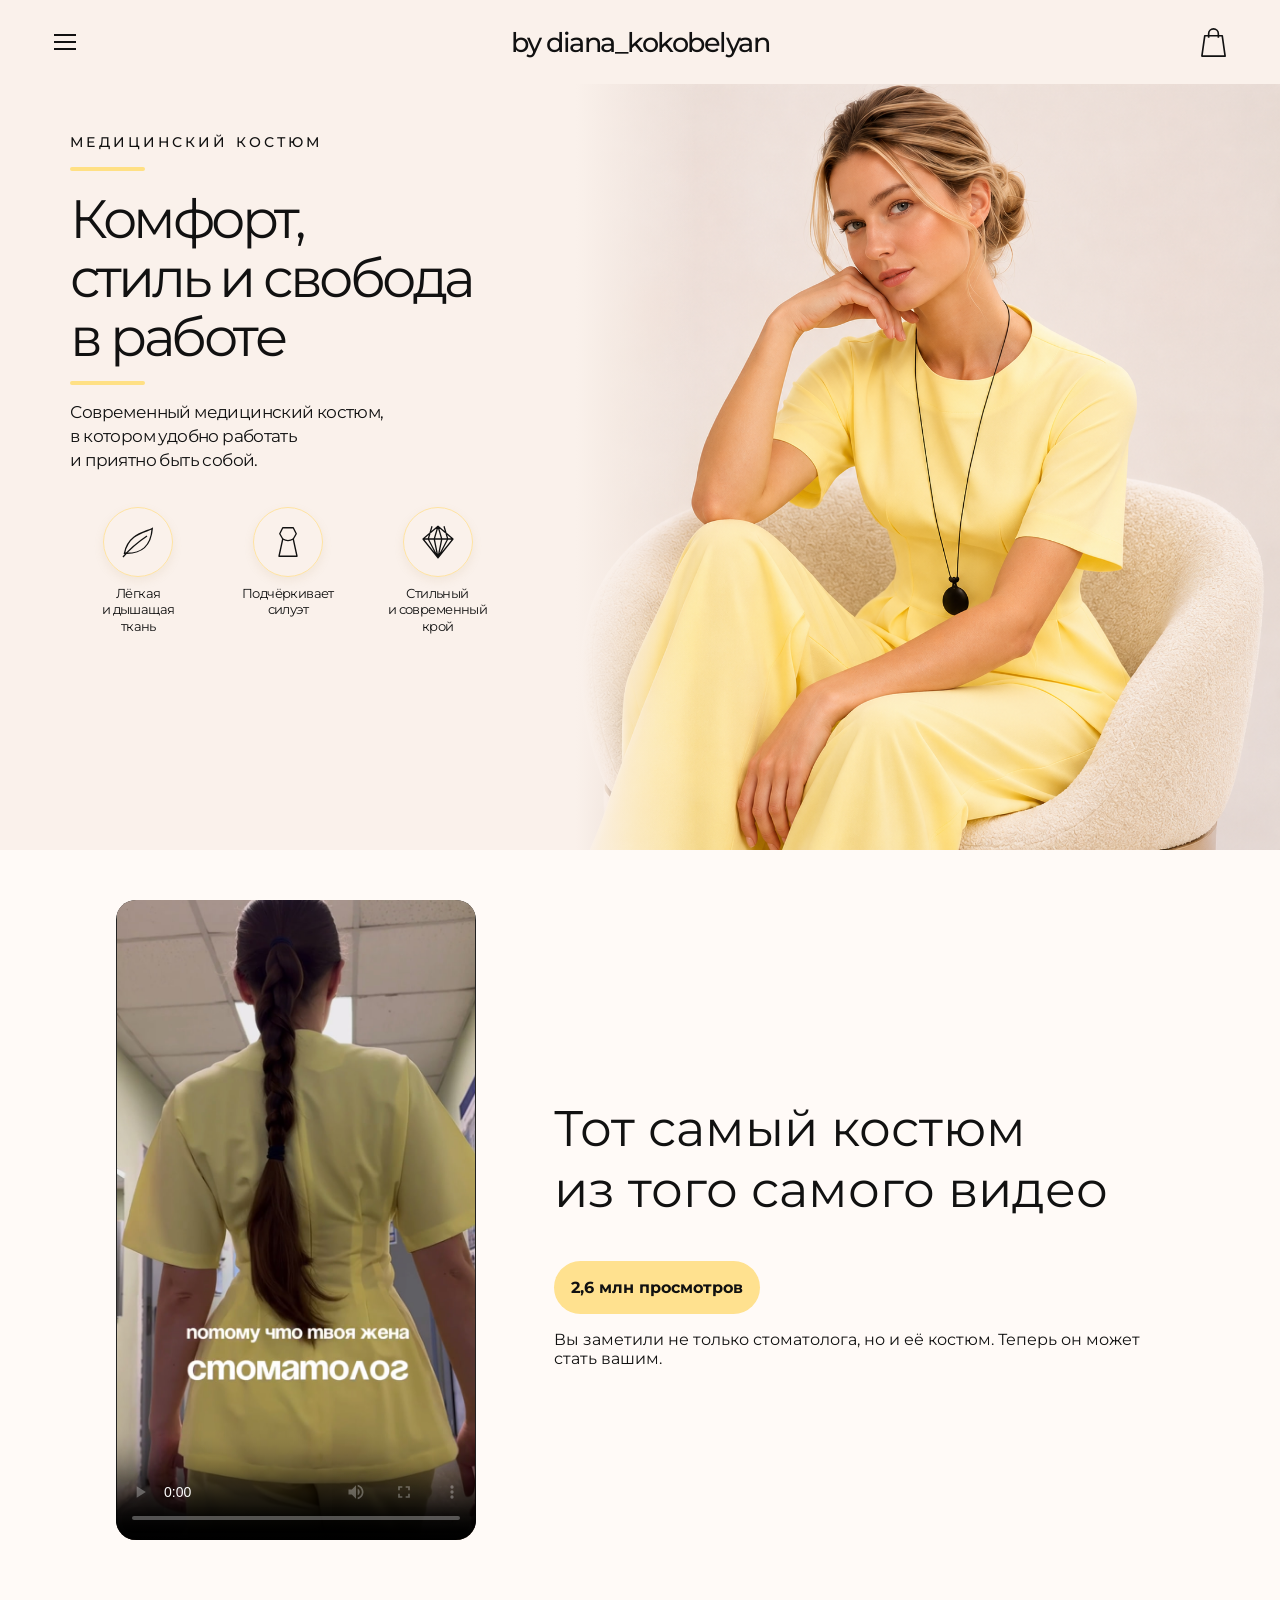
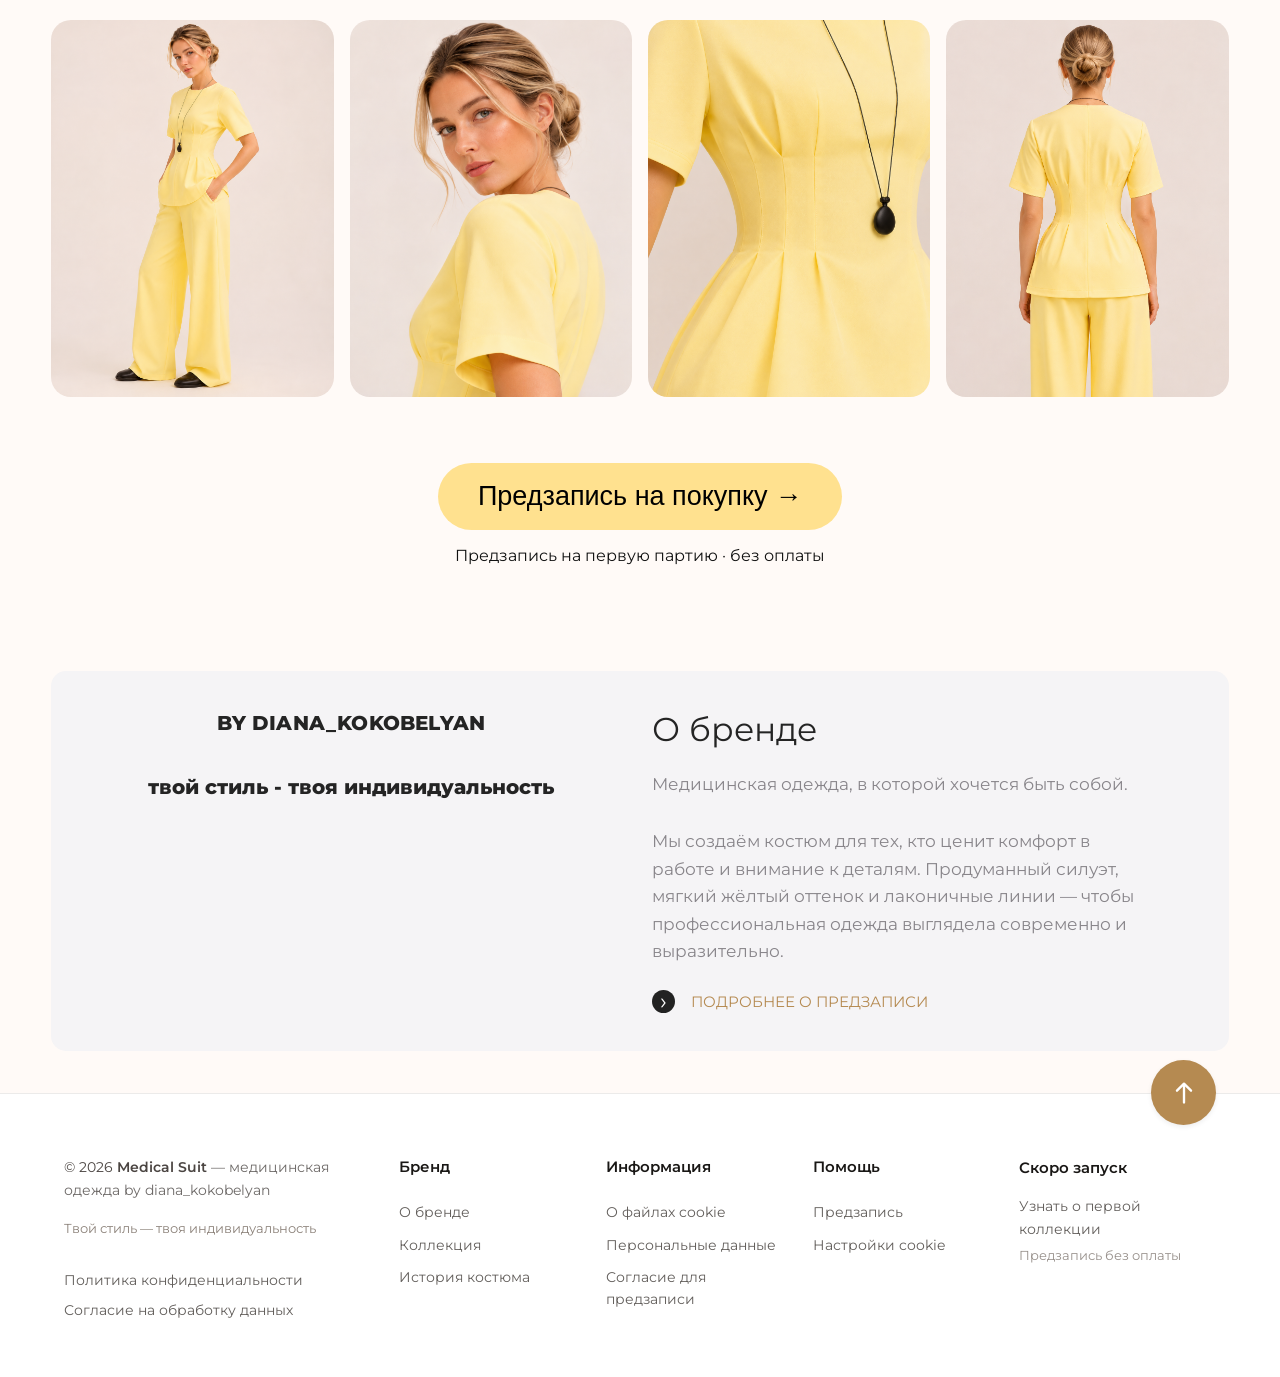
==== commit 10feea4b: "Add hidden anti-spam field to preorder form" ====
--- a/index.html
+++ b/index.html
@@ -34,4 +34,4 @@
       <span class="footer-contact-note">Предзапись без оплаты</span>
     </div>
   </div>
-</footer><dialog id="dialog"><form method="dialog"><button>×</button></form><h2>Будьте в числе первых</h2><p>Оставьте заявку, чтобы узнать о старте продаж.</p><form id="form"><label>Имя<input name="name" required></label><label>Телефон или Telegram<input name="contact" required></label><label>Размер<select name="size"><option>Пока не знаю</option><option>XS</option><option>S</option><option>M</option><option>L</option><option>XL</option></select></label><div class="consent-group"><label class="consent"><input type="checkbox" name="consent" required value="yes"><span>Я даю согласие на обработку персональных данных для связи по предзаписи.</span></label><p class="consent-group__links">Прочитать <a href="consent.html" target="_blank" rel="noopener noreferrer">текст согласия</a> и <a<aside id="cookieBanner" class="cookie-banner" aria-label="Настройки cookie" hidden><div class="cookie-banner__text">На сайте Medical Suit сохраняется ваш выбор настроек в браузере. Необязательные аналитические cookie пока не используются. Контактные данные для предзаписи обрабатываются только при отдельном согласии в форме. Подробнее: <a href="cookies.html" target="_blank" rel="noopener noreferrer">о файлах cookie</a> и <a href="privacy.html" target="_blank" rel="noopener noreferrer">о персональных данных</a>.<span class="cookie-banner__note"> Кнопка «Я согласен» относится только к настройкам cookie, а не к отправке контактных данных.</span></div><div class="cookie-banner__actions"><button id="cookieReject" type="button" class="cookie-banner__reject">Только необходимые</button><button id="cookieAccept" type="button" class="cookie-banner__accept">Я СОГЛАСЕН</button></div></aside>tions"><button id="cookieReject" type="button" class="cookie-banner__reject">Только необходимые</button><button id="cookieAccept" type="button" class="cookie-banner__accept">Я СОГЛАСЕН</button></div></aside><script src="script.js"></script></body></html>+</footer><dialog id="dialog"><form method="dialog"><button>×</button></form><h2>Будьте в числе первых</h2><p>Оставьте заявку, чтобы узнать о старте продаж.</p><form id="form"><input type="text" name="website" tabindex="-1" autocomplete="off" aria-hidden="true" style="position:absolute;left:-10000px;width:1px;height:1px;opacity:0" value=""><label>Имя<input name="name" required></label><label>Телефон или Telegram<input name="contact" required></label><label>Размер<select name="size"><option>Пока не знаю</option><option>XS</option><option>S</option><option>M</option><option>L</option><option>XL</option></select></label><div class="consent-group"><label class="consent"><input type="checkbox" name="consent" required value="yes"><span>Я даю согласие на обработку персональных данных для связи по предзаписи.</span></label><p class="consent-group__links">Прочитать <a href="consent.html" target="_blank" rel="noopener noreferrer">текст согласия</a> и <a<aside id="cookieBanner" class="cookie-banner" aria-label="Настройки cookie" hidden><div class="cookie-banner__text">На сайте Medical Suit сохраняется ваш выбор настроек в браузере. Необязательные аналитические cookie пока не используются. Контактные данные для предзаписи обрабатываются только при отдельном согласии в форме. Подробнее: <a href="cookies.html" target="_blank" rel="noopener noreferrer">о файлах cookie</a> и <a href="privacy.html" target="_blank" rel="noopener noreferrer">о персональных данных</a>.<span class="cookie-banner__note"> Кнопка «Я согласен» относится только к настройкам cookie, а не к отправке контактных данных.</span></div><div class="cookie-banner__actions"><button id="cookieReject" type="button" class="cookie-banner__reject">Только необходимые</button><button id="cookieAccept" type="button" class="cookie-banner__accept">Я СОГЛАСЕН</button></div></aside>tions"><button id="cookieReject" type="button" class="cookie-banner__reject">Только необходимые</button><button id="cookieAccept" type="button" class="cookie-banner__accept">Я СОГЛАСЕН</button></div></aside><script src="script.js"></script></body></html>
--- a/style.css
+++ b/style.css
@@ -17,3 +17,29 @@
 .site-footer{display:flex;align-items:center;justify-content:space-between;gap:24px;flex-wrap:wrap;padding:26px clamp(20px,5vw,70px);background:#f7f1eb;color:#4f4842;font-size:12px;line-height:1.6;border-top:1px solid #ece2d8}.site-footer nav{display:flex;align-items:center;gap:12px 22px;flex-wrap:wrap}.site-footer a{text-decoration:underline;text-underline-offset:3px}.footer-cookie-button{font:inherit;cursor:pointer;padding:0;border:0;background:none;text-decoration:underline;text-underline-offset:3px;color:inherit}
 .legal-page{background:#faf6f2;color:#24201e;min-height:100vh}.legal-header{display:flex;align-items:center;justify-content:space-between;padding:24px clamp(20px,7vw,96px);font-size:15px;background:#f7f1eb}.legal-header strong{font-size:clamp(14px,2vw,21px);font-weight:500;letter-spacing:-.04em}.legal-document{max-width:920px;margin:0 auto;padding:clamp(32px,6vw,78px) 26px 92px}.legal-kicker{font-size:12px;letter-spacing:.2em;font-weight:600;color:#ad824c}.legal-document h1{font-size:clamp(30px,4vw,47px);font-weight:500;line-height:1.2;letter-spacing:-.04em;margin:20px 0 24px}.legal-document h2{font-size:clamp(20px,2.5vw,25px);font-weight:500;margin:40px 0 12px}.legal-document p{line-height:1.85;color:#4f4a46;font-size:16px;margin:0 0 17px}.legal-document .legal-lead{font-size:18px;color:#5f5852}.legal-alert{background:#fff2d6;border-left:4px solid #b58a51;padding:18px 22px;font-size:14px;line-height:1.7;border-radius:5px;margin:24px 0 32px}.legal-document .legal-muted{color:#817973;font-size:13px;margin-top:40px}.legal-footer{display:flex;justify-content:center;flex-wrap:wrap;gap:18px 34px;padding:24px;background:#f7f1eb;font-size:13px}
 @media(max-width:740px){.site-footer{flex-direction:column;align-items:flex-start;padding:25px 20px}.cookie-banner__text a{display:inline}.legal-header{padding:19px 20px}.legal-document{padding:35px 20px 65px}.legal-document p{font-size:15px}.legal-alert{padding:16px}}
+
+/* Medical Suit editorial footer, based on supplied footer composition */
+html{scroll-behavior:smooth}
+.site-footer{position:relative;display:block;background:#fff;color:#333;border-top:1px solid #ecebea;padding:62px clamp(24px,5vw,90px) 55px;font-size:14px;line-height:1.6}
+.site-footer .footer-inner{width:100%;max-width:1470px;margin:0 auto;display:grid;grid-template-columns:minmax(240px,1.75fr) repeat(3,minmax(135px,1fr)) minmax(180px,1.15fr);gap:clamp(20px,2.8vw,54px);align-items:start}
+.site-footer a,.site-footer .footer-cookie-button{color:#625e5b;text-decoration:none;transition:color .18s ease}
+.site-footer a:hover,.site-footer .footer-cookie-button:hover{color:#b68a50;text-decoration:underline;text-underline-offset:4px}
+.site-footer .footer-copyright{margin:0 0 16px;color:#4b4542;line-height:1.65}
+.site-footer .footer-copyright strong{font-weight:600}
+.site-footer .footer-muted{color:#6d6967}
+.site-footer .footer-brand-tagline{margin:0 0 30px;color:#8b8179;font-size:13px}
+.site-footer .footer-legal{display:grid;justify-items:start;gap:8px}
+.site-footer .footer-column{display:flex;flex-direction:column;align-items:flex-start;gap:10px}
+.site-footer .footer-column h2{font-size:15px;line-height:1.4;color:#191715;font-weight:600;margin:0 0 14px}
+.site-footer .footer-cookie-button{border:0;background:none;padding:0;font:inherit;cursor:pointer;text-align:left;line-height:1.6}
+.site-footer .footer-contact{display:flex;flex-direction:column;align-items:flex-start;gap:5px}
+.site-footer .footer-contact-title{margin:0;font-weight:600;color:#191715;font-size:15px}
+.site-footer .footer-contact-link{margin-top:10px}
+.site-footer .footer-contact-note{font-size:13px;color:#97908b}
+.site-footer .footer-to-top{position:absolute;display:grid;place-items:center;top:-34px;right:clamp(24px,5vw,90px);width:65px;height:65px;border-radius:50%;background:#b58a51;color:#fff;box-shadow:0 2px 5px #00000012;text-decoration:none;z-index:2}
+.site-footer .footer-to-top:hover{background:#a57942;color:#fff;transform:translateY(-2px);text-decoration:none}
+.site-footer .footer-to-top:focus-visible,.site-footer a:focus-visible,.site-footer button:focus-visible{outline:2px solid #b58a51;outline-offset:4px}
+@media(max-width:1100px){.site-footer .footer-inner{grid-template-columns:minmax(230px,1.5fr) repeat(2,minmax(120px,1fr));row-gap:34px}.site-footer .footer-contact{grid-column:3}.site-footer .footer-brand{grid-row:span 2}}
+@media(max-width:740px){.site-footer{padding:64px 24px 42px}.site-footer .footer-inner{grid-template-columns:repeat(2,minmax(0,1fr));gap:32px 22px}.site-footer .footer-brand{grid-column:1 / -1;grid-row:auto}.site-footer .footer-contact{grid-column:auto}.site-footer .footer-to-top{right:24px;top:-29px;width:58px;height:58px}.site-footer .footer-column h2{margin-bottom:6px}.site-footer .footer-brand-tagline{margin-bottom:14px}}
+@media(max-width:420px){.site-footer .footer-inner{gap:28px 15px}.site-footer .footer-column h2,.site-footer .footer-contact-title{font-size:14px}.site-footer{font-size:12px}.site-footer .footer-copyright{font-size:13px}}
+@media(prefers-reduced-motion:reduce){html{scroll-behavior:auto}.site-footer a,.site-footer .footer-cookie-button{transition:none}}
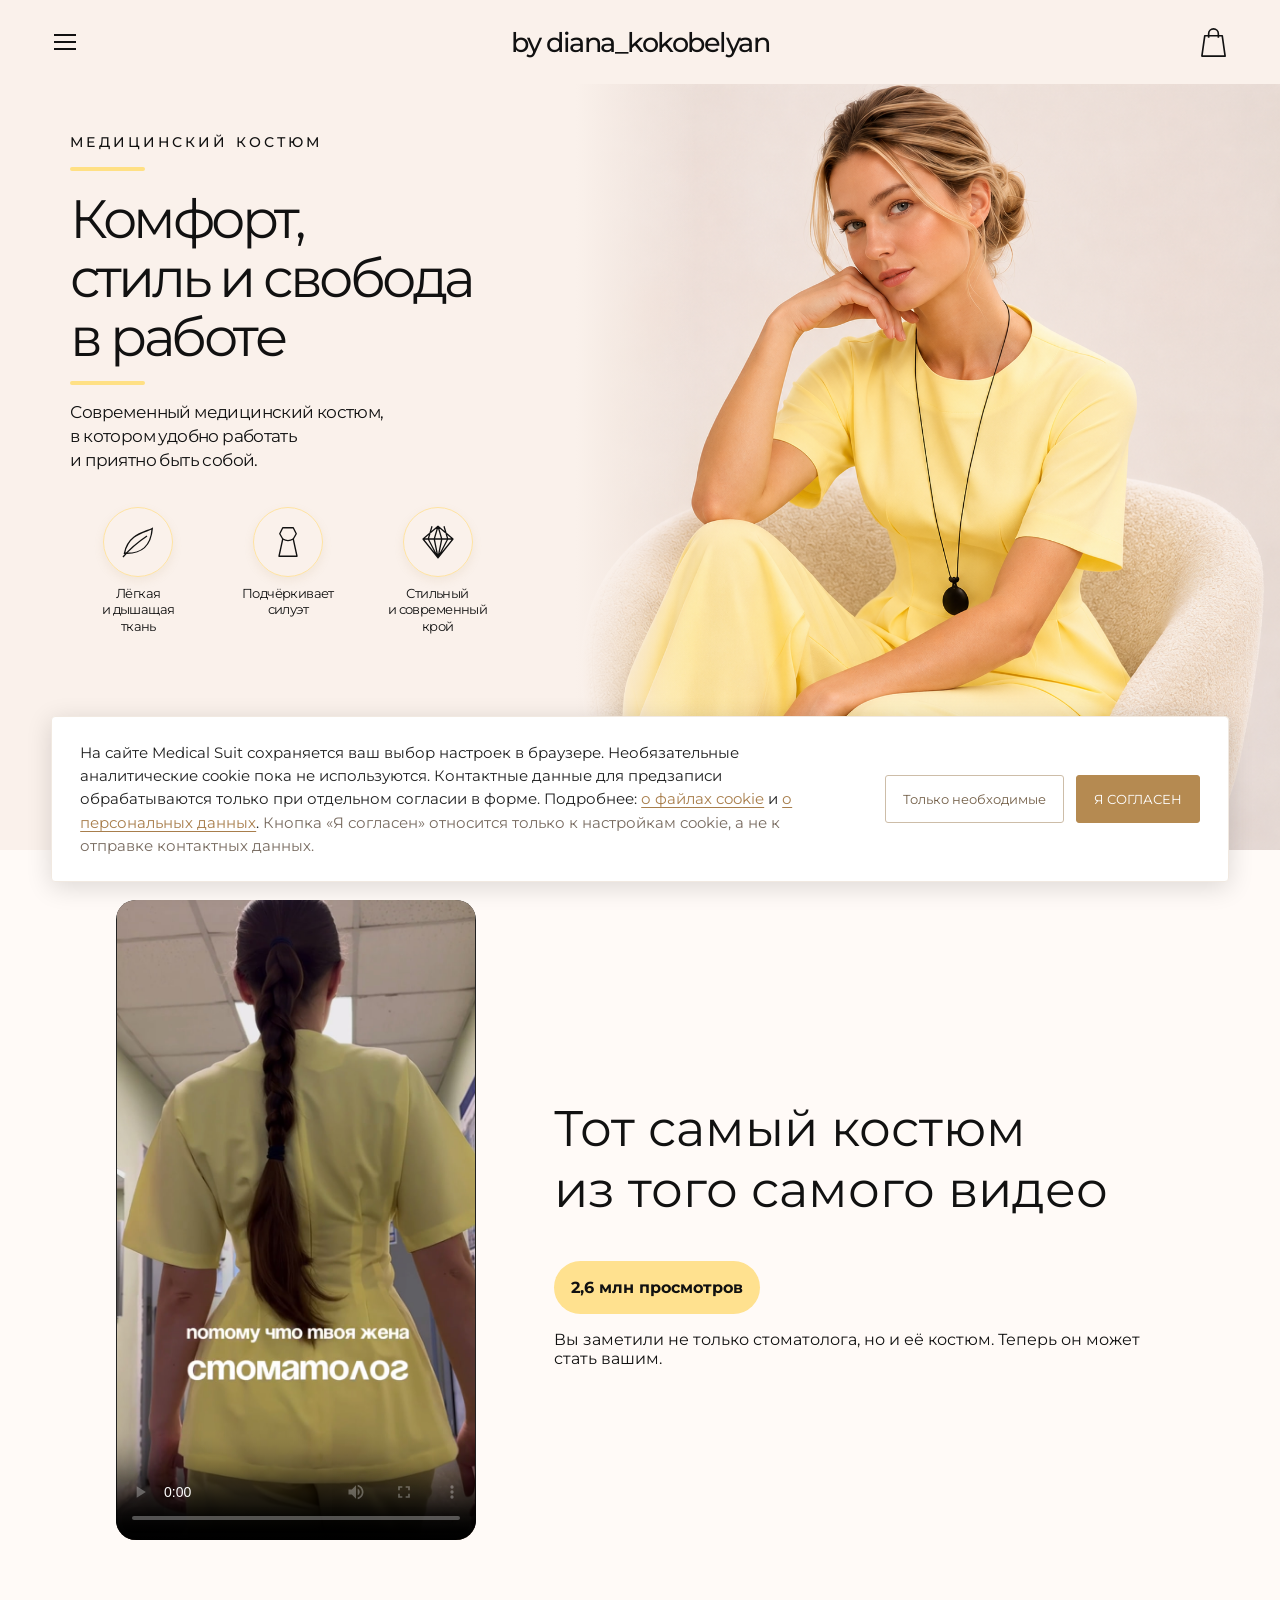
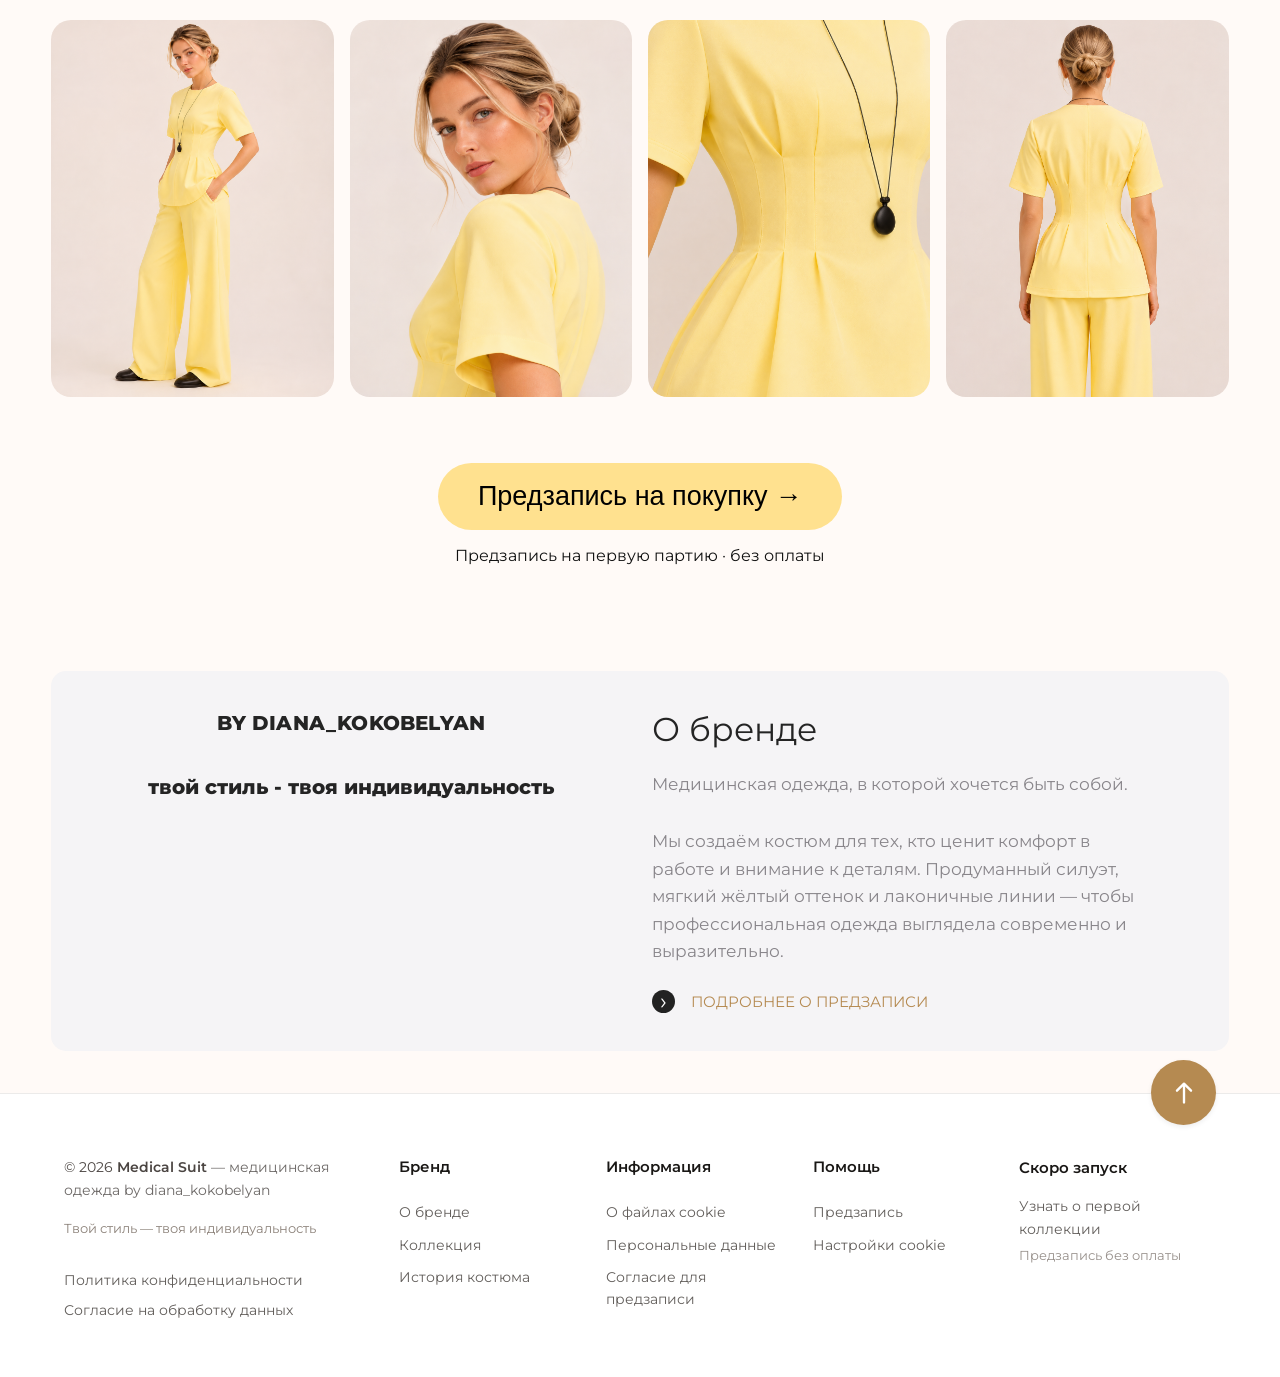
==== commit d4563da9: "Repair broken preorder markup and cookie banner separation" ====
--- a/index.html
+++ b/index.html
@@ -34,4 +34,20 @@
       <span class="footer-contact-note">Предзапись без оплаты</span>
     </div>
   </div>
-</footer><dialog id="dialog"><form method="dialog"><button>×</button></form><h2>Будьте в числе первых</h2><p>Оставьте заявку, чтобы узнать о старте продаж.</p><form id="form"><input type="text" name="website" tabindex="-1" autocomplete="off" aria-hidden="true" style="position:absolute;left:-10000px;width:1px;height:1px;opacity:0" value=""><label>Имя<input name="name" required></label><label>Телефон или Telegram<input name="contact" required></label><label>Размер<select name="size"><option>Пока не знаю</option><option>XS</option><option>S</option><option>M</option><option>L</option><option>XL</option></select></label><div class="consent-group"><label class="consent"><input type="checkbox" name="consent" required value="yes"><span>Я даю согласие на обработку персональных данных для связи по предзаписи.</span></label><p class="consent-group__links">Прочитать <a href="consent.html" target="_blank" rel="noopener noreferrer">текст согласия</a> и <a<aside id="cookieBanner" class="cookie-banner" aria-label="Настройки cookie" hidden><div class="cookie-banner__text">На сайте Medical Suit сохраняется ваш выбор настроек в браузере. Необязательные аналитические cookie пока не используются. Контактные данные для предзаписи обрабатываются только при отдельном согласии в форме. Подробнее: <a href="cookies.html" target="_blank" rel="noopener noreferrer">о файлах cookie</a> и <a href="privacy.html" target="_blank" rel="noopener noreferrer">о персональных данных</a>.<span class="cookie-banner__note"> Кнопка «Я согласен» относится только к настройкам cookie, а не к отправке контактных данных.</span></div><div class="cookie-banner__actions"><button id="cookieReject" type="button" class="cookie-banner__reject">Только необходимые</button><button id="cookieAccept" type="button" class="cookie-banner__accept">Я СОГЛАСЕН</button></div></aside>tions"><button id="cookieReject" type="button" class="cookie-banner__reject">Только необходимые</button><button id="cookieAccept" type="button" class="cookie-banner__accept">Я СОГЛАСЕН</button></div></aside><script src="script.js"></script></body></html>+</footer><dialog id="dialog" aria-labelledby="preorder-title">
+<form method="dialog" class="dialog-close-form"><button type="submit" aria-label="Закрыть окно">×</button></form>
+<h2 id="preorder-title">Будьте в числе первых</h2>
+<p>Оставьте заявку, чтобы узнать о старте продаж.</p>
+<form id="form">
+<input type="text" name="website" tabindex="-1" autocomplete="off" aria-hidden="true" style="position:absolute;left:-10000px;width:1px;height:1px;opacity:0" value="">
+<label>Имя<input name="name" autocomplete="given-name" required></label>
+<label>Телефон или Telegram<input name="contact" autocomplete="off" required></label>
+<label>Размер<select name="size"><option>Пока не знаю</option><option>XS</option><option>S</option><option>M</option><option>L</option><option>XL</option></select></label>
+<div class="consent-group"><label class="consent"><input type="checkbox" name="consent" required value="yes"><span>Я даю согласие на обработку персональных данных для связи по предзаписи.</span></label><p class="consent-group__links">Прочитать <a href="consent.html" target="_blank" rel="noopener noreferrer">текст согласия</a> и <a href="privacy.html" target="_blank" rel="noopener noreferrer">политику обработки персональных данных</a>.</p></div>
+<button type="submit" class="preorder-submit">Оставить заявку</button>
+<output id="status" aria-live="polite"></output>
+</form></dialog>
+<aside id="cookieBanner" class="cookie-banner" aria-label="Настройки cookie" hidden>
+<div class="cookie-banner__text">На сайте Medical Suit сохраняется ваш выбор настроек в браузере. Необязательные аналитические cookie пока не используются. Контактные данные для предзаписи обрабатываются только при отдельном согласии в форме. Подробнее: <a href="cookies.html" target="_blank" rel="noopener noreferrer">о файлах cookie</a> и <a href="privacy.html" target="_blank" rel="noopener noreferrer">о персональных данных</a>.<span class="cookie-banner__note"> Кнопка «Я согласен» относится только к настройкам cookie, а не к отправке контактных данных.</span></div>
+<div class="cookie-banner__actions"><button id="cookieReject" type="button" class="cookie-banner__reject">Только необходимые</button><button id="cookieAccept" type="button" class="cookie-banner__accept">Я СОГЛАСЕН</button></div>
+</aside><script src="script.js?v=preorder-fix-20261125"></script></body></html>
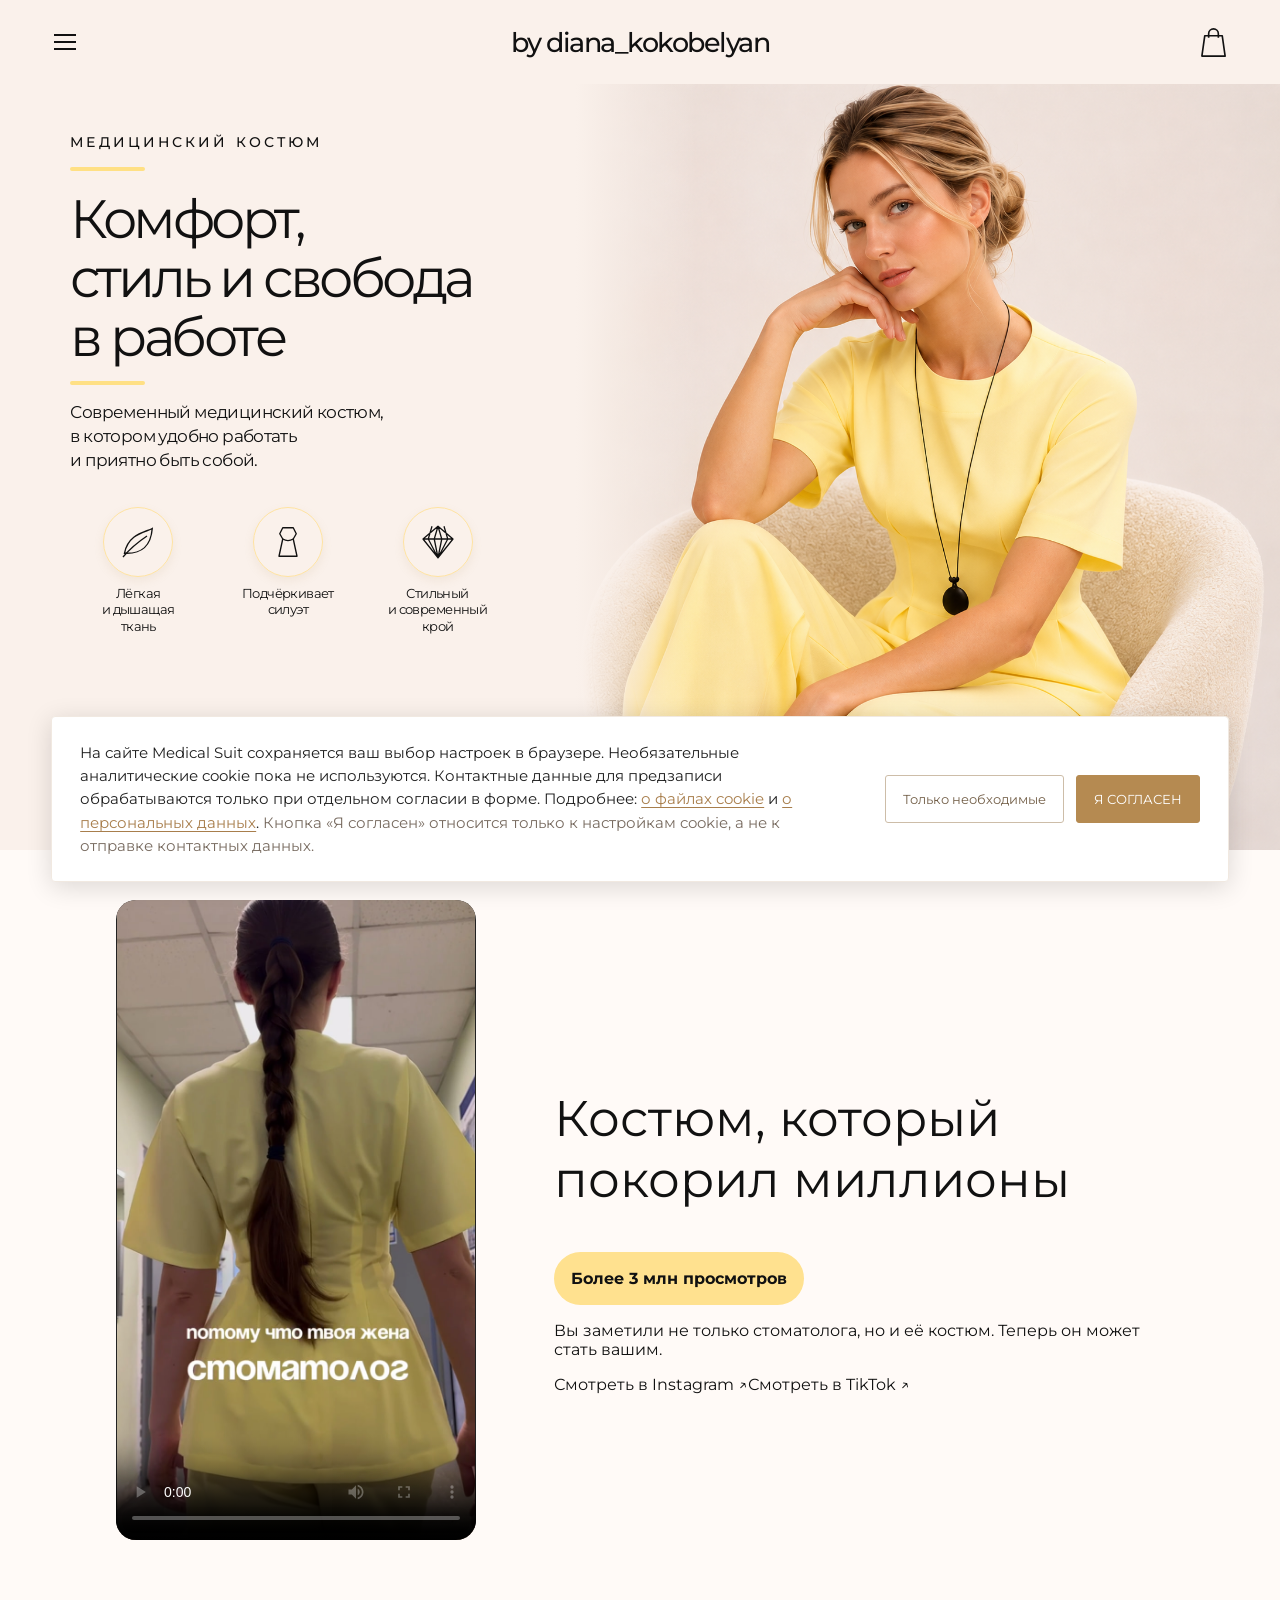
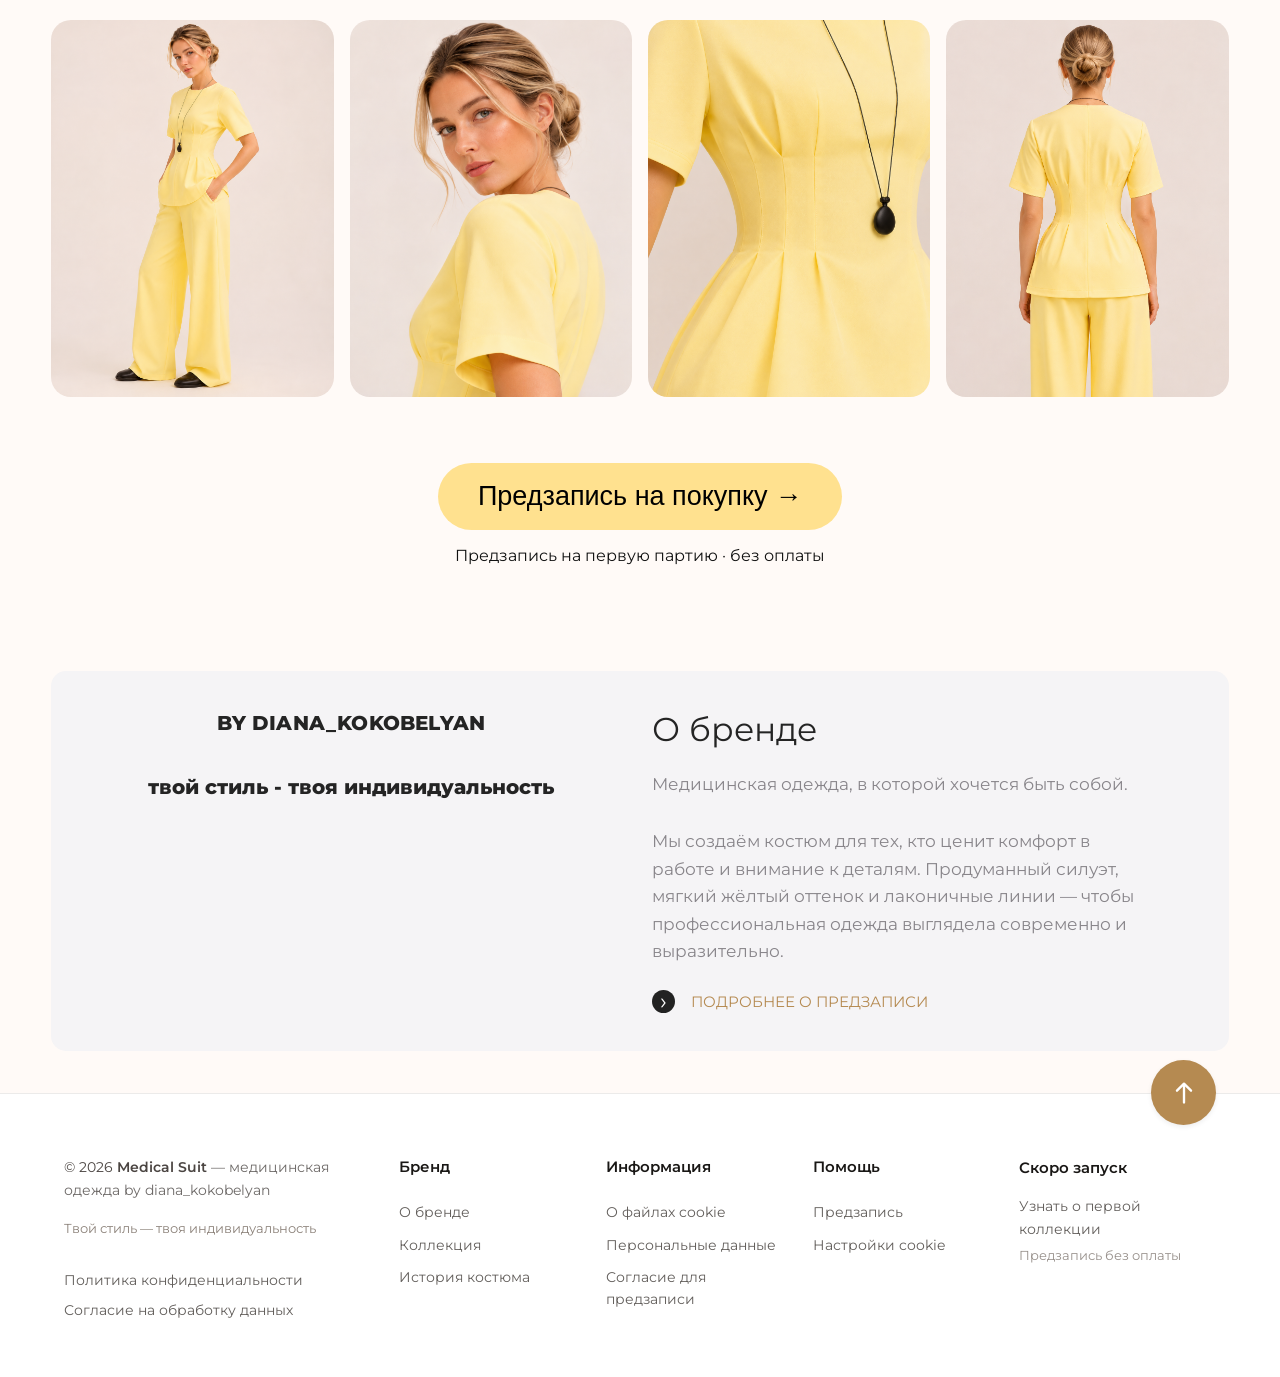
==== commit 45264af0: "Update video story headline, views and social reel links" ====
--- a/index.html
+++ b/index.html
@@ -1,4 +1,4 @@
-<!doctype html><html lang="ru"><head><meta charset="utf-8"><meta name="viewport" content="width=device-width, initial-scale=1"><title>Медицинский костюм — by diana_kokobelyan</title><link rel="preconnect" href="https://fonts.googleapis.com"><link rel="preconnect" href="https://fonts.gstatic.com" crossorigin><link href="https://fonts.googleapis.com/css2?family=Montserrat:wght@400;500;600;700&display=swap" rel="stylesheet"><link rel="stylesheet" href="style.css?v=footer-20261125"></head><body><header class="site-header"><details class="site-menu"><summary aria-label="Открыть меню"><svg viewBox="0 0 28 28" width="28" height="28" aria-hidden="true"><path d="M3 7h22M3 14h22M3 21h22" stroke="currentColor" stroke-width="1.8" fill="none"/></svg></summary><nav aria-label="Разделы сайта"><a href="#story">История костюма</a><a href="#looks">Галерея</a><a href="#about">О бренде</a><a href="#order">Предзапись</a></nav></details><a class="site-logo" href="#top">by diana_kokobelyan</a><a class="site-bag" href="#order" aria-label="Перейти к предзаписи"><svg viewBox="0 0 32 36" width="31" height="35" aria-hidden="true"><path d="M7 11h18l3 21H4L7 11Z" stroke="currentColor" stroke-width="1.7" fill="none" stroke-linejoin="round"/><path d="M11 13V9a5 5 0 0 1 10 0v4" stroke="currentColor" stroke-width="1.7" fill="none"/></svg></a></header><main id="top"><section class="hero" aria-labelledby="hero-title"><div class="hero-copy"><div class="hero-eyebrow">МЕДИЦИНСКИЙ КОСТЮМ</div><span class="hero-rule" aria-hidden="true"></span><h1 id="hero-title">Комфорт,<br>стиль и свобода<br>в работе</h1><span class="hero-rule hero-rule--bottom" aria-hidden="true"></span><p>Современный медицинский костюм,<br>в котором удобно работать<br>и приятно быть собой.</p><div class="hero-benefits"><div class="hero-benefit"><span class="hero-benefit__icon"><svg viewBox="0 0 56 56" aria-hidden="true"><path d="M10 43C15 17 38 15 47 10c-2 24-14 34-37 33Z" fill="none" stroke="currentColor" stroke-width="1.8"/><path d="M8 48c11-13 20-20 32-28" fill="none" stroke="currentColor" stroke-width="1.8"/></svg></span><span>Лёгкая<br>и дышащая<br>ткань</span></div><div class="hero-benefit"><span class="hero-benefit__icon"><svg viewBox="0 0 56 56" aria-hidden="true"><path d="M21 9h14l4 8-4 7 5 23H16l5-23-4-7 4-8Z" fill="none" stroke="currentColor" stroke-width="1.8" stroke-linejoin="round"/><path d="M21 24c5 3 9 3 14 0" fill="none" stroke="currentColor" stroke-width="1.5"/></svg></span><span>Подчёркивает<br>силуэт</span></div><div class="hero-benefit"><span class="hero-benefit__icon"><svg viewBox="0 0 56 56" aria-hidden="true"><path d="m28 7 20 17-20 25L8 24 28 7ZM8 24h40M20 7l-5 17 13 25 13-25-5-17M28 7l-5 17 5 25 5-25-5-17" fill="none" stroke="currentColor" stroke-width="1.7" stroke-linejoin="round"/></svg></span><span>Стильный<br>и современный<br>крой</span></div></div></div><div class="hero-photo"><img src="assets/hero.jpg?v=93302fce" alt="Модель в жёлтом медицинском костюме сидит в светлом кресле" fetchpriority="high"></div></section><section id="story"><video src="assets/video.mp4" poster="assets/poster.jpg?v=155d0828" controls playsinline preload="metadata"></video><div><h2>Тот самый костюм<br>из того самого видео</h2><strong>2,6 млн просмотров</strong><p>Вы заметили не только стоматолога, но и её костюм. Теперь он может стать вашим.</p></div></section><section class="gallery" id="looks"><img src="assets/look1.jpg?v=66c639a8"><img src="assets/look2.jpg?v=943f519e"><img src="assets/look3.jpg?v=ac76f770"><img src="assets/look4.jpg?v=ca0c8ed4"></section><section id="order"><button id="orderButton">Предзапись на покупку →</button><p>Предзапись на первую партию · без оплаты</p></section><section class="about-brand" id="about" aria-labelledby="about-title"><div class="about-brand__statement"><span class="about-brand__name">BY DIANA_KOKOBELYAN</span><p>твой стиль - твоя индивидуальность</p></div><div class="about-brand__content"><h2 id="about-title">О бренде</h2><p class="about-brand__intro">Медицинская одежда, в которой хочется быть собой.</p><p>Мы создаём костюм для тех, кто ценит комфорт в работе и внимание к деталям. Продуманный силуэт, мягкий жёлтый оттенок и лаконичные линии — чтобы профессиональная одежда выглядела современно и выразительно.</p><a class="about-brand__link" href="#order"><span aria-hidden="true" class="about-brand__arrow">›</span> ПОДРОБНЕЕ О ПРЕДЗАПИСИ</a></div></section></main><footer class="site-footer" id="footer">
+<!doctype html><html lang="ru"><head><meta charset="utf-8"><meta name="viewport" content="width=device-width, initial-scale=1"><title>Медицинский костюм — by diana_kokobelyan</title><link rel="preconnect" href="https://fonts.googleapis.com"><link rel="preconnect" href="https://fonts.gstatic.com" crossorigin><link href="https://fonts.googleapis.com/css2?family=Montserrat:wght@400;500;600;700&display=swap" rel="stylesheet"><link rel="stylesheet" href="style.css?v=preorder-fix-20261125"></head><body><header class="site-header"><details class="site-menu"><summary aria-label="Открыть меню"><svg viewBox="0 0 28 28" width="28" height="28" aria-hidden="true"><path d="M3 7h22M3 14h22M3 21h22" stroke="currentColor" stroke-width="1.8" fill="none"/></svg></summary><nav aria-label="Разделы сайта"><a href="#story">История костюма</a><a href="#looks">Галерея</a><a href="#about">О бренде</a><a href="#order">Предзапись</a></nav></details><a class="site-logo" href="#top">by diana_kokobelyan</a><a class="site-bag" href="#order" aria-label="Перейти к предзаписи"><svg viewBox="0 0 32 36" width="31" height="35" aria-hidden="true"><path d="M7 11h18l3 21H4L7 11Z" stroke="currentColor" stroke-width="1.7" fill="none" stroke-linejoin="round"/><path d="M11 13V9a5 5 0 0 1 10 0v4" stroke="currentColor" stroke-width="1.7" fill="none"/></svg></a></header><main id="top"><section class="hero" aria-labelledby="hero-title"><div class="hero-copy"><div class="hero-eyebrow">МЕДИЦИНСКИЙ КОСТЮМ</div><span class="hero-rule" aria-hidden="true"></span><h1 id="hero-title">Комфорт,<br>стиль и свобода<br>в работе</h1><span class="hero-rule hero-rule--bottom" aria-hidden="true"></span><p>Современный медицинский костюм,<br>в котором удобно работать<br>и приятно быть собой.</p><div class="hero-benefits"><div class="hero-benefit"><span class="hero-benefit__icon"><svg viewBox="0 0 56 56" aria-hidden="true"><path d="M10 43C15 17 38 15 47 10c-2 24-14 34-37 33Z" fill="none" stroke="currentColor" stroke-width="1.8"/><path d="M8 48c11-13 20-20 32-28" fill="none" stroke="currentColor" stroke-width="1.8"/></svg></span><span>Лёгкая<br>и дышащая<br>ткань</span></div><div class="hero-benefit"><span class="hero-benefit__icon"><svg viewBox="0 0 56 56" aria-hidden="true"><path d="M21 9h14l4 8-4 7 5 23H16l5-23-4-7 4-8Z" fill="none" stroke="currentColor" stroke-width="1.8" stroke-linejoin="round"/><path d="M21 24c5 3 9 3 14 0" fill="none" stroke="currentColor" stroke-width="1.5"/></svg></span><span>Подчёркивает<br>силуэт</span></div><div class="hero-benefit"><span class="hero-benefit__icon"><svg viewBox="0 0 56 56" aria-hidden="true"><path d="m28 7 20 17-20 25L8 24 28 7ZM8 24h40M20 7l-5 17 13 25 13-25-5-17M28 7l-5 17 5 25 5-25-5-17" fill="none" stroke="currentColor" stroke-width="1.7" stroke-linejoin="round"/></svg></span><span>Стильный<br>и современный<br>крой</span></div></div></div><div class="hero-photo"><img src="assets/hero.jpg?v=93302fce" alt="Модель в жёлтом медицинском костюме сидит в светлом кресле" fetchpriority="high"></div></section><section id="story"><video src="assets/video.mp4" poster="assets/poster.jpg?v=155d0828" controls playsinline preload="metadata"></video><div class="story-content"><h2>Костюм, который<br>покорил миллионы</h2><strong>Более 3 млн просмотров</strong><p>Вы заметили не только стоматолога, но и её костюм. Теперь он может стать вашим.</p><div class="story-links" aria-label="Посмотреть видео в социальных сетях"><a href="https://www.instagram.com/reel/DXMYduSDCGk/?knvt=MXViZGg5djRmazJueg==" target="_blank" rel="noopener noreferrer">Смотреть в Instagram <span aria-hidden="true">↗</span></a><a href="https://vt.tiktok.com/ZSs2jHbW6/" target="_blank" rel="noopener noreferrer">Смотреть в TikTok <span aria-hidden="true">↗</span></a></div></div></section><section class="gallery" id="looks"><img src="assets/look1.jpg?v=66c639a8"><img src="assets/look2.jpg?v=943f519e"><img src="assets/look3.jpg?v=ac76f770"><img src="assets/look4.jpg?v=ca0c8ed4"></section><section id="order"><button id="orderButton">Предзапись на покупку →</button><p>Предзапись на первую партию · без оплаты</p></section><section class="about-brand" id="about" aria-labelledby="about-title"><div class="about-brand__statement"><span class="about-brand__name">BY DIANA_KOKOBELYAN</span><p>твой стиль - твоя индивидуальность</p></div><div class="about-brand__content"><h2 id="about-title">О бренде</h2><p class="about-brand__intro">Медицинская одежда, в которой хочется быть собой.</p><p>Мы создаём костюм для тех, кто ценит комфорт в работе и внимание к деталям. Продуманный силуэт, мягкий жёлтый оттенок и лаконичные линии — чтобы профессиональная одежда выглядела современно и выразительно.</p><a class="about-brand__link" href="#order"><span aria-hidden="true" class="about-brand__arrow">›</span> ПОДРОБНЕЕ О ПРЕДЗАПИСИ</a></div></section></main><footer class="site-footer" id="footer">
   <a class="footer-to-top" href="#top" aria-label="Вернуться наверх" title="Наверх">
     <svg viewBox="0 0 32 32" width="30" height="30" aria-hidden="true"><path d="M16 26V6M8.5 13.5 16 6l7.5 7.5" fill="none" stroke="currentColor" stroke-width="2.5" stroke-linecap="round" stroke-linejoin="round"/></svg>
   </a>
--- a/style.css
+++ b/style.css
@@ -43,3 +43,20 @@
 @media(max-width:740px){.site-footer{padding:64px 24px 42px}.site-footer .footer-inner{grid-template-columns:repeat(2,minmax(0,1fr));gap:32px 22px}.site-footer .footer-brand{grid-column:1 / -1;grid-row:auto}.site-footer .footer-contact{grid-column:auto}.site-footer .footer-to-top{right:24px;top:-29px;width:58px;height:58px}.site-footer .footer-column h2{margin-bottom:6px}.site-footer .footer-brand-tagline{margin-bottom:14px}}
 @media(max-width:420px){.site-footer .footer-inner{gap:28px 15px}.site-footer .footer-column h2,.site-footer .footer-contact-title{font-size:14px}.site-footer{font-size:12px}.site-footer .footer-copyright{font-size:13px}}
 @media(prefers-reduced-motion:reduce){html{scroll-behavior:auto}.site-footer a,.site-footer .footer-cookie-button{transition:none}}
+
+/* Preorder modal: visible submit and sensible mobile scrolling */
+#dialog{box-sizing:border-box;width:min(440px,calc(100vw - 24px));max-height:min(90dvh,800px);overflow-y:auto;overscroll-behavior:contain;padding:24px 28px 30px;border-radius:22px}
+#dialog .dialog-close-form{display:block;text-align:right;margin:-8px -3px 12px}
+#dialog .dialog-close-form button{background:none;border:none;font-size:28px;line-height:1.2;cursor:pointer;padding:0 8px}
+#dialog h2{font-size:clamp(25px,4vw,32px);line-height:1.2;margin:0 0 12px}
+#dialog>p{margin:0 0 24px;line-height:1.45}
+#form{display:grid;gap:16px}
+#form label:not(.consent){display:grid;gap:8px}
+#form .preorder-submit{width:100%;display:block;font:inherit;font-weight:600;font-size:17px;padding:16px 22px;border-radius:14px;cursor:pointer}
+#form .preorder-submit:disabled{opacity:.65;cursor:progress}
+#status{display:block;font-size:13px;line-height:1.5;overflow-wrap:anywhere}
+#status:empty{display:none}
+#dialog .consent-group{display:grid;gap:7px}
+#dialog .consent-group .consent{display:flex;align-items:flex-start;gap:9px}
+#dialog .consent-group__links{margin:0 0 0 26px;font-size:12px}
+@media(max-width:600px){#dialog{width:calc(100vw - 20px);max-height:calc(100dvh - 24px);padding:20px 20px 24px}#dialog>p{font-size:15px}#form{gap:13px}}
